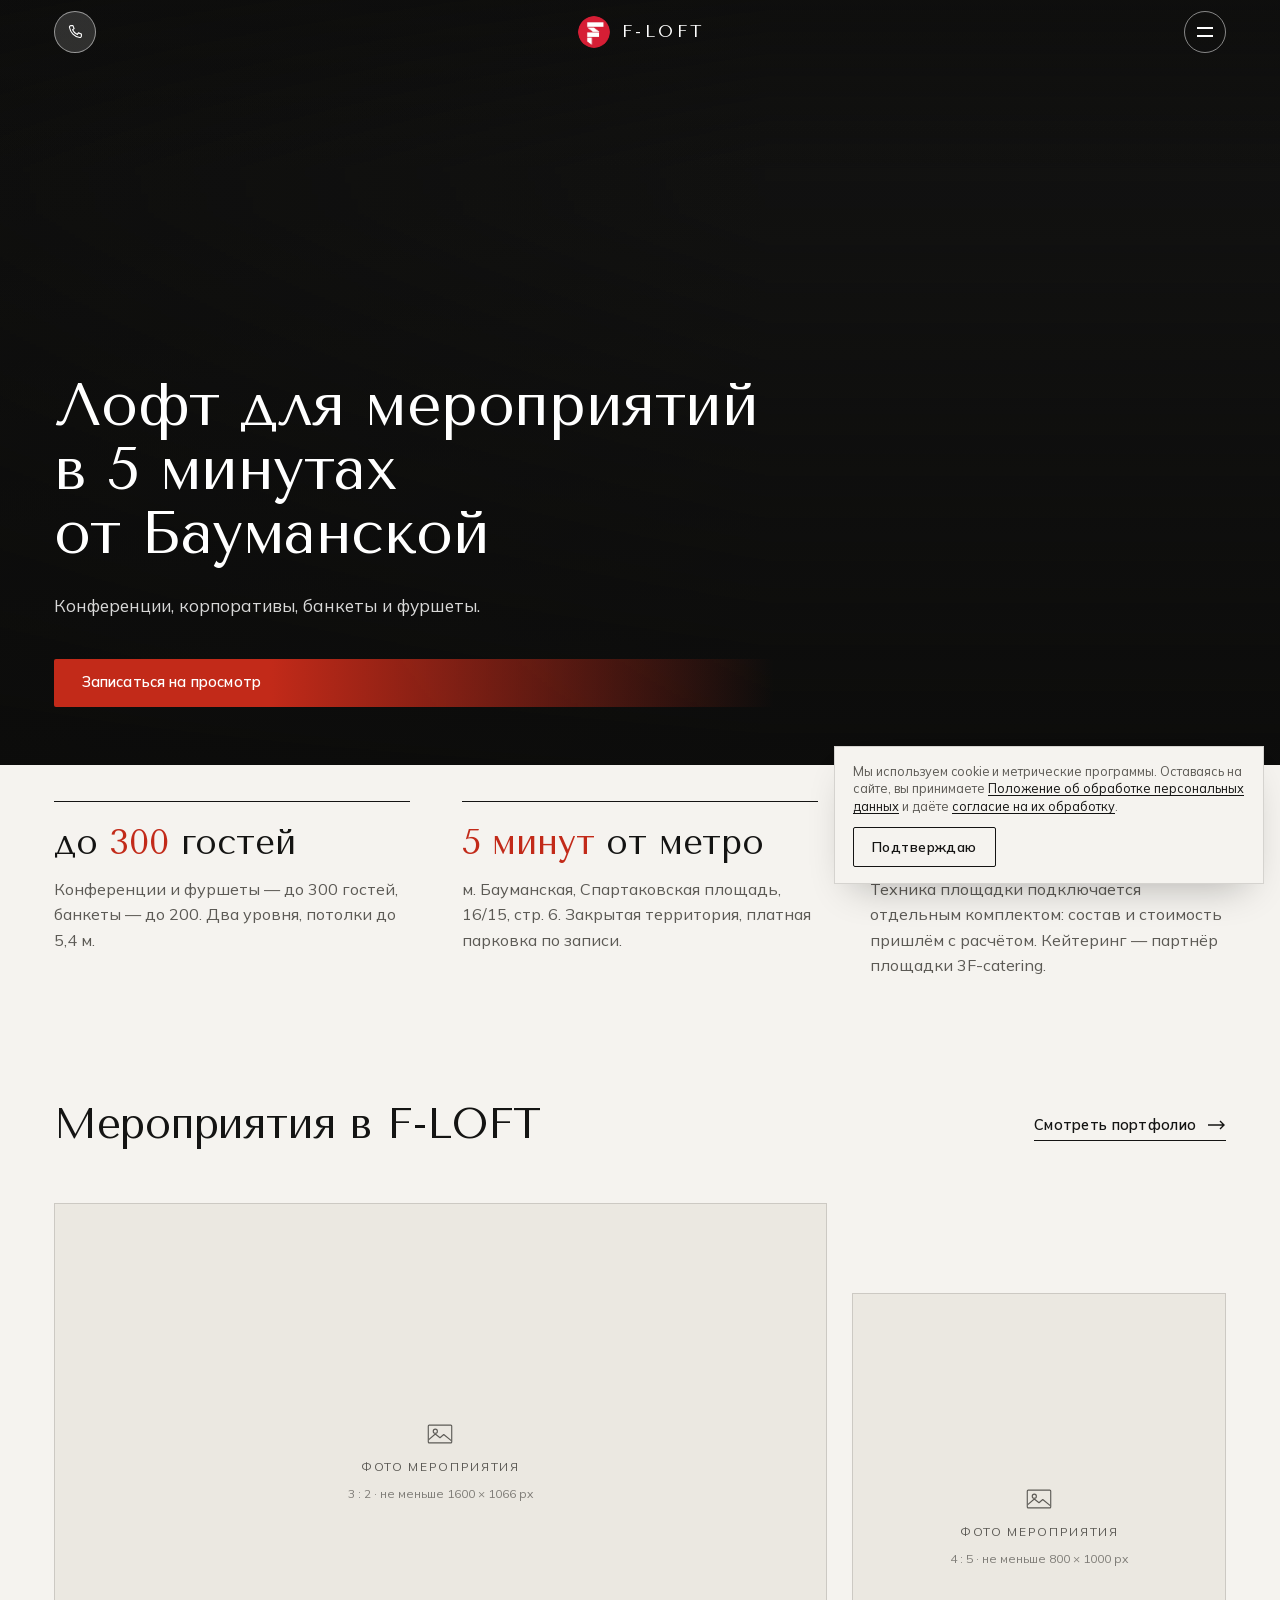
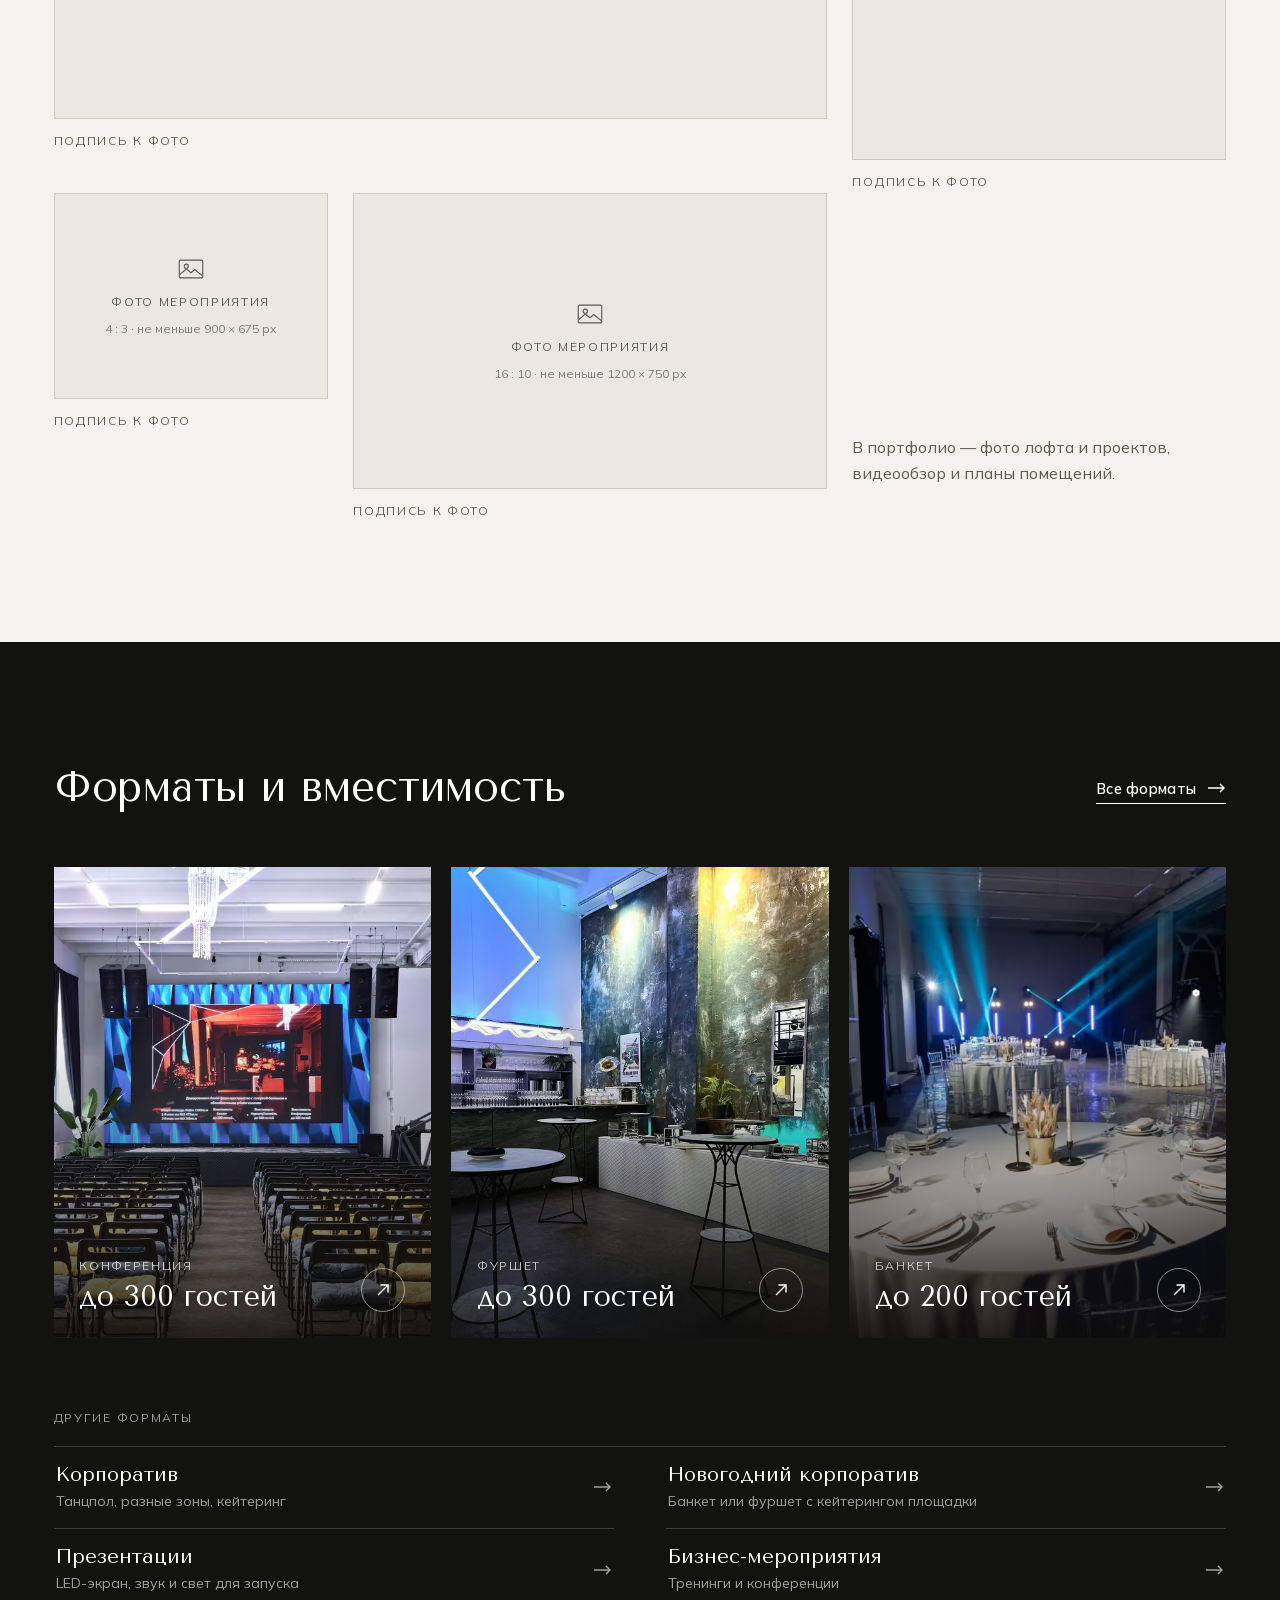
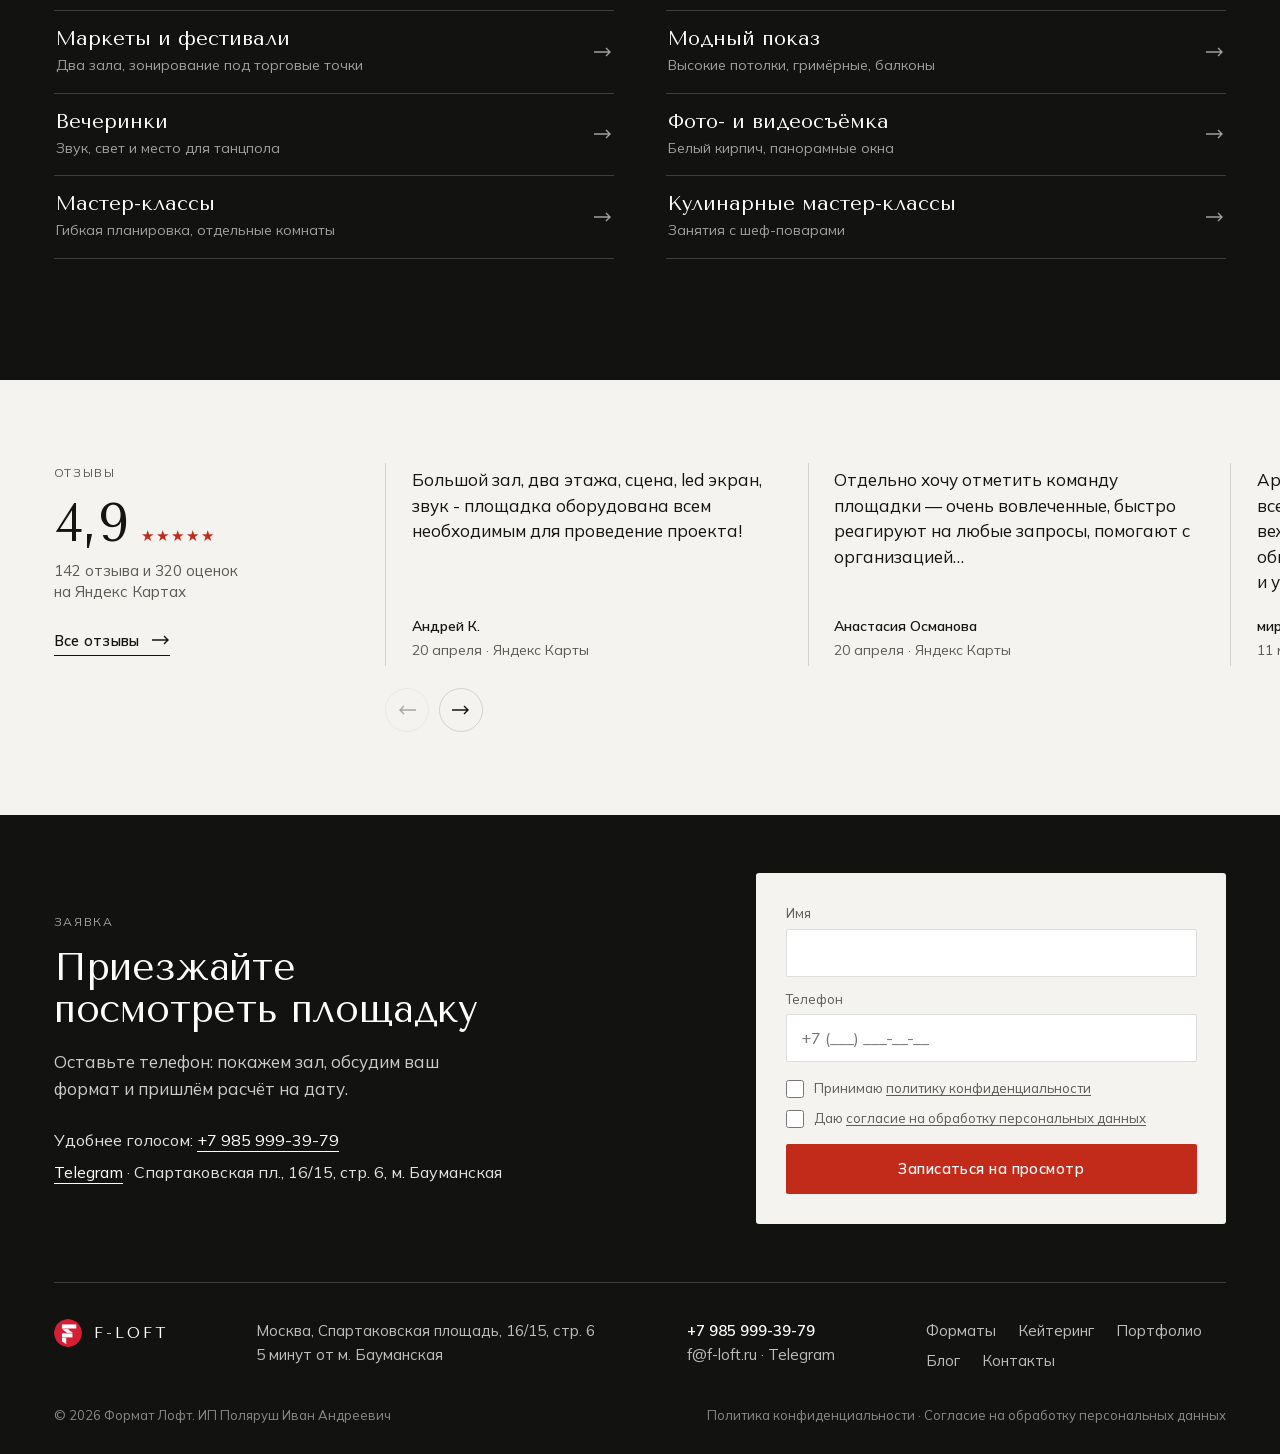
==== floft-home/index.html @ 0510586a "Final block as text + form card, portfolio photos replaced by placeholders - Final block: minimal te" ====
<!DOCTYPE html>
<html lang="ru">
<head>
<meta charset="UTF-8">
<meta name="viewport" content="width=device-width, initial-scale=1, viewport-fit=cover">
<!-- Прототип: при переносе на f-loft.ru строку noindex удалить -->
<meta name="robots" content="noindex, nofollow">

<!-- Title, description, canonical и Open Graph — как на текущей главной f-loft.ru (не менялись) -->
<title>Аренда лофта на Бауманской для мероприятий Формат Лофт</title>
<meta name="description" content="Формат Лофт — аренда лофта 1100 м2 на Бауманской. Площадка для конференций, фуршетов, банкетов. Белый лофт для свадеб, корпоративов и съемок. Центр Москвы.">
<link rel="canonical" href="https://f-loft.ru/">
<meta property="og:locale" content="ru_RU">
<meta property="og:type" content="website">
<meta property="og:title" content="Аренда лофта на Бауманской для мероприятий Формат Лофт">
<meta property="og:description" content="Формат Лофт — аренда лофта 1100 м2 на Бауманской. Площадка для конференций, фуршетов, банкетов. Белый лофт для свадеб, корпоративов и съемок. Центр Москвы.">
<meta property="og:url" content="https://f-loft.ru/">
<meta property="og:site_name" content="F-Loft">
<meta property="og:image" content="assets/img/og.jpg">
<meta name="theme-color" content="#121211">
<link rel="icon" href="assets/img/logo.png">

<link rel="preload" href="assets/fonts/tenor-sans-cyrillic.woff2" as="font" type="font/woff2" crossorigin>
<link rel="preload" href="assets/fonts/mulish-cyrillic.woff2" as="font" type="font/woff2" crossorigin>
<link rel="preload" as="image" type="image/avif" fetchpriority="high"
      imagesrcset="assets/img/hero-m-600.avif 600w, assets/img/hero-m-900.avif 900w" imagesizes="100vw" media="(max-width: 700px)">
<link rel="preload" as="image" type="image/avif" fetchpriority="high"
      imagesrcset="assets/img/hero-1280.avif 1280w, assets/img/hero-1920.avif 1920w" imagesizes="100vw" media="(min-width: 701px)">
<link rel="stylesheet" href="css/home.css?v=1007e">
<script>document.documentElement.classList.add('js')</script>

<script type="application/ld+json">
{
  "@context": "https://schema.org",
  "@type": "Organization",
  "name": "Format Loft",
  "url": "https://f-loft.ru/",
  "logo": "https://f-loft.ru/wp-content/uploads/2021/11/152-1-150x150-optimized.png",
  "contactPoint": {
    "@type": "ContactPoint",
    "telephone": "+7 985 999 39 79",
    "contactType": "customer service",
    "areaServed": "RU",
    "availableLanguage": "ru-RU"
  },
  "address": {
    "@type": "PostalAddress",
    "streetAddress": "Спартаковская площадь, 16/15, строение 6",
    "addressLocality": "Москва",
    "postalCode": "105082",
    "addressCountry": "RU"
  }
}
</script>
</head>
<body>
<a class="skip" href="#main">Перейти к содержанию</a>

<!-- ============================ HEADER ============================ -->
<header class="hdr" id="hdr">
  <div class="wrap hdr__in">
    <nav class="nav" aria-label="Основная навигация">
      <ul class="nav__list">
        <li class="nav__item has-sub">
          <button class="chip nav__toggle" type="button" aria-expanded="false" aria-controls="sub-formats">
            Форматы
            <svg class="chev" viewBox="0 0 10 6" width="10" height="6" aria-hidden="true"><path d="M1 1l4 4 4-4" fill="none" stroke="currentColor" stroke-width="1.4"/></svg>
          </button>
          <ul class="sub" id="sub-formats">
            <li><a href="https://f-loft.ru/services/novogodnii-korporativ/">Новогодний корпоратив</a></li>
            <li><a href="https://f-loft.ru/services/konferencziya/">Конференции</a></li>
            <li><a href="https://f-loft.ru/services/iventy-prezentaczii/">Презентации</a></li>
            <li><a href="https://f-loft.ru/services/markety-i-festivali/">Маркеты и фестивали</a></li>
            <li class="sub__all"><a href="https://f-loft.ru/services/">Все форматы</a></li>
          </ul>
        </li>
        <li class="nav__item"><a class="chip" href="https://f-loft.ru/catering/">Кейтеринг</a></li>
        <li class="nav__item"><a class="chip" href="https://f-loft.ru/gallery/">Портфолио</a></li>
        <li class="nav__item"><a class="chip" href="https://f-loft.ru/blog/">Блог</a></li>
        <li class="nav__item"><a class="chip" href="https://f-loft.ru/contact/">Контакты</a></li>
      </ul>
    </nav>

    <a class="chip chip--fill chip--icon hdr__call" href="tel:+79859993979" aria-label="Позвонить: +7 985 999-39-79">
      <svg viewBox="0 0 24 24" width="18" height="18" aria-hidden="true"><path d="M6.6 3.5h2.7l1.5 4-2 1.4a12 12 0 0 0 6.3 6.3l1.4-2 4 1.5v2.7a2 2 0 0 1-2.2 2A16.6 16.6 0 0 1 4.6 5.7a2 2 0 0 1 2-2.2z" fill="none" stroke="currentColor" stroke-width="1.5" stroke-linejoin="round"/></svg>
    </a>

    <a class="logo" href="https://f-loft.ru/" aria-label="F-LOFT — на главную">
      <img src="assets/img/logo.png" width="32" height="32" alt="">
      <span>F-LOFT</span>
    </a>

    <a class="chip chip--fill hdr__phone" href="tel:+79859993979">
      <svg viewBox="0 0 24 24" width="15" height="15" aria-hidden="true"><path d="M6.6 3.5h2.7l1.5 4-2 1.4a12 12 0 0 0 6.3 6.3l1.4-2 4 1.5v2.7a2 2 0 0 1-2.2 2A16.6 16.6 0 0 1 4.6 5.7a2 2 0 0 1 2-2.2z" fill="none" stroke="currentColor" stroke-width="1.6" stroke-linejoin="round"/></svg>
      +7 985 999-39-79
    </a>

    <button class="chip chip--icon burger" type="button" aria-expanded="false" aria-controls="mnav" aria-label="Открыть меню">
      <span></span><span></span>
    </button>
  </div>
</header>

<!-- Мобильное меню -->
<div class="mnav" id="mnav" hidden>
  <nav class="mnav__in wrap" aria-label="Мобильная навигация">
    <ul class="mnav__list">
      <li>
        <a href="https://f-loft.ru/services/">Форматы</a>
        <ul class="mnav__sub">
          <li><a href="https://f-loft.ru/services/novogodnii-korporativ/">Новогодний корпоратив</a></li>
          <li><a href="https://f-loft.ru/services/konferencziya/">Конференции</a></li>
          <li><a href="https://f-loft.ru/services/iventy-prezentaczii/">Презентации</a></li>
          <li><a href="https://f-loft.ru/services/markety-i-festivali/">Маркеты и фестивали</a></li>
        </ul>
      </li>
      <li><a href="https://f-loft.ru/catering/">Кейтеринг</a></li>
      <li><a href="https://f-loft.ru/gallery/">Портфолио</a></li>
      <li><a href="https://f-loft.ru/blog/">Блог</a></li>
      <li><a href="https://f-loft.ru/contact/">Контакты</a></li>
    </ul>
    <div class="mnav__foot">
      <a class="mnav__phone" href="tel:+79859993979">+7 985 999-39-79</a>
      <button class="btn btn--accent" type="button" data-open-form data-intent="viewing">Записаться на просмотр</button>
    </div>
  </nav>
</div>

<main id="main">

<!-- ============================ HERO ============================ -->
<section class="hero" aria-labelledby="hero-title">
  <picture class="hero__bg">
    <source media="(max-width: 700px)" type="image/avif" srcset="assets/img/hero-m-600.avif 600w, assets/img/hero-m-900.avif 900w" sizes="100vw">
    <source media="(max-width: 700px)" type="image/webp" srcset="assets/img/hero-m-600.webp 600w, assets/img/hero-m-900.webp 900w" sizes="100vw">
    <source type="image/avif" srcset="assets/img/hero-1280.avif 1280w, assets/img/hero-1920.avif 1920w" sizes="100vw">
    <source type="image/webp" srcset="assets/img/hero-1280.webp 1280w, assets/img/hero-1920.webp 1920w" sizes="100vw">
    <img src="assets/img/hero-1280.webp" width="1280" height="720" alt="Главный зал F-LOFT: белые колонны, световая люстра, высокие окна и лаунж-зона" fetchpriority="high" decoding="async">
  </picture>

  <div class="wrap hero__in">
    <h1 class="hero__title" id="hero-title">Лофт для мероприятий <span>в 5 минутах</span> <span>от Бауманской</span></h1>
    <p class="hero__sub">Конференции, корпоративы, банкеты и фуршеты.</p>

    <div class="hero__cta">
      <button class="btn btn--accent btn--fade" type="button" data-open-form data-intent="viewing" id="hero-cta">Записаться на просмотр</button>
    </div>
  </div>
</section>

<!-- ============================ УТП ============================ -->
<section class="usp" aria-label="Коротко о площадке">
  <div class="wrap">
    <ul class="usp__list">
      <li>
        <p class="usp__key">до <em>300</em> гостей</p>
        <p class="usp__txt">Конференции и фуршеты — до 300 гостей, банкеты — до 200. Два уровня, потолки до 5,4 м.</p>
      </li>
      <li>
        <p class="usp__key"><em>5 минут</em> от метро</p>
        <p class="usp__txt">м. Бауманская, Спартаковская площадь, 16/15, стр. 6. Закрытая территория, платная парковка по записи.</p>
      </li>
      <li>
        <p class="usp__key">Сцена и <em>LED‑экран</em></p>
        <p class="usp__txt">Техника площадки подключается отдельным комплектом: состав и стоимость пришлём с расчётом. Кейтеринг — партнёр площадки 3F-catering.</p>
      </li>
    </ul>
  </div>
</section>

<!-- ============================ ПОРТФОЛИО ============================ -->
<section class="pf" aria-labelledby="pf-title">
  <div class="wrap">
    <header class="sec-head" data-rv>
      <h2 class="h2" id="pf-title">Мероприятия в F-LOFT</h2>
      <a class="more" href="https://f-loft.ru/gallery/foto-proektov/">Смотреть портфолио <svg class="arr" viewBox="0 0 18 10" width="18" height="10" aria-hidden="true"><path d="M0 5h16M12 1l4 4-4 4" fill="none" stroke="currentColor" stroke-width="1.4"/></svg></a>
    </header>

    <div class="pf__grid">
      <figure class="shot shot--a" data-rv>
        <div class="shot__img shot__ph" role="img" aria-label="Место для фотографии мероприятия">
          <svg viewBox="0 0 32 32" width="30" height="30" aria-hidden="true"><rect x="3.500" y="6.500" width="25" height="19" rx="1" fill="none" stroke="currentColor" stroke-width="1.200"/><circle cx="11" cy="13" r="2.200" fill="none" stroke="currentColor" stroke-width="1.200"/><path d="M4 22l7-6 5 4 4-3.500 8 6.500" fill="none" stroke="currentColor" stroke-width="1.200" stroke-linejoin="round"/></svg>
          <span>Фото мероприятия</span>
          <small>3 : 2 · не меньше 1600 × 1066 px</small>
        </div>
        <figcaption>Подпись к фото</figcaption>
      </figure>

      <figure class="shot shot--b" data-rv>
        <div class="shot__img shot__ph" role="img" aria-label="Место для фотографии мероприятия">
          <svg viewBox="0 0 32 32" width="30" height="30" aria-hidden="true"><rect x="3.500" y="6.500" width="25" height="19" rx="1" fill="none" stroke="currentColor" stroke-width="1.200"/><circle cx="11" cy="13" r="2.200" fill="none" stroke="currentColor" stroke-width="1.200"/><path d="M4 22l7-6 5 4 4-3.500 8 6.500" fill="none" stroke="currentColor" stroke-width="1.200" stroke-linejoin="round"/></svg>
          <span>Фото мероприятия</span>
          <small>4 : 5 · не меньше 800 × 1000 px</small>
        </div>
        <figcaption>Подпись к фото</figcaption>
      </figure>

      <figure class="shot shot--c" data-rv>
        <div class="shot__img shot__ph" role="img" aria-label="Место для фотографии мероприятия">
          <svg viewBox="0 0 32 32" width="30" height="30" aria-hidden="true"><rect x="3.500" y="6.500" width="25" height="19" rx="1" fill="none" stroke="currentColor" stroke-width="1.200"/><circle cx="11" cy="13" r="2.200" fill="none" stroke="currentColor" stroke-width="1.200"/><path d="M4 22l7-6 5 4 4-3.500 8 6.500" fill="none" stroke="currentColor" stroke-width="1.200" stroke-linejoin="round"/></svg>
          <span>Фото мероприятия</span>
          <small>4 : 3 · не меньше 900 × 675 px</small>
        </div>
        <figcaption>Подпись к фото</figcaption>
      </figure>

      <figure class="shot shot--d" data-rv>
        <div class="shot__img shot__ph" role="img" aria-label="Место для фотографии мероприятия">
          <svg viewBox="0 0 32 32" width="30" height="30" aria-hidden="true"><rect x="3.500" y="6.500" width="25" height="19" rx="1" fill="none" stroke="currentColor" stroke-width="1.200"/><circle cx="11" cy="13" r="2.200" fill="none" stroke="currentColor" stroke-width="1.200"/><path d="M4 22l7-6 5 4 4-3.500 8 6.500" fill="none" stroke="currentColor" stroke-width="1.200" stroke-linejoin="round"/></svg>
          <span>Фото мероприятия</span>
          <small>16 : 10 · не меньше 1200 × 750 px</small>
        </div>
        <figcaption>Подпись к фото</figcaption>
      </figure>

      <p class="pf__note" data-rv>В портфолио — фото лофта и проектов, видеообзор и планы помещений.</p>
    </div>
  </div>
</section>

<!-- ============================ ФОРМАТЫ И ВМЕСТИМОСТЬ ============================ -->
<section class="fm" id="formats" aria-labelledby="fm-title">
  <div class="wrap">
    <header class="sec-head" data-rv>
      <h2 class="h2" id="fm-title">Форматы и вместимость</h2>
      <a class="more" href="https://f-loft.ru/services/">Все форматы <svg class="arr" viewBox="0 0 18 10" width="18" height="10" aria-hidden="true"><path d="M0 5h16M12 1l4 4-4 4" fill="none" stroke="currentColor" stroke-width="1.4"/></svg></a>
    </header>

    <ul class="cap">
      <li data-rv>
        <a class="cap__card" href="https://f-loft.ru/services/konferencziya/">
          <picture>
            <source type="image/avif" srcset="assets/img/cap-conf-600.avif 600w, assets/img/cap-conf-900.avif 900w" sizes="(max-width: 760px) 78vw, 30vw">
            <source type="image/webp" srcset="assets/img/cap-conf-600.webp 600w, assets/img/cap-conf-900.webp 900w" sizes="(max-width: 760px) 78vw, 30vw">
            <img src="assets/img/cap-conf-600.webp" width="600" height="750" alt="Театральная рассадка перед сценой с LED-экраном в F-LOFT" loading="lazy" decoding="async">
          </picture>
          <span class="cap__body">
            <span class="cap__name">Конференция</span>
            <span class="cap__num">до 300 гостей</span>
          </span>
          <span class="cap__go" aria-hidden="true"><svg viewBox="0 0 14 14" width="14" height="14"><path d="M2 12L12 2M4.500 2H12v7.500" fill="none" stroke="currentColor" stroke-width="1.4"/></svg></span>
        </a>
      </li>
      <li data-rv>
        <a class="cap__card" href="https://f-loft.ru/services/furshet/">
          <picture>
            <source type="image/avif" srcset="assets/img/cap-furshet-600.avif 600w, assets/img/cap-furshet-900.avif 900w" sizes="(max-width: 760px) 78vw, 30vw">
            <source type="image/webp" srcset="assets/img/cap-furshet-600.webp 600w, assets/img/cap-furshet-900.webp 900w" sizes="(max-width: 760px) 78vw, 30vw">
            <img src="assets/img/cap-furshet-600.webp" width="600" height="750" alt="Коктейльные столы и фуршетная линия в F-LOFT" loading="lazy" decoding="async">
          </picture>
          <span class="cap__body">
            <span class="cap__name">Фуршет</span>
            <span class="cap__num">до 300 гостей</span>
          </span>
          <span class="cap__go" aria-hidden="true"><svg viewBox="0 0 14 14" width="14" height="14"><path d="M2 12L12 2M4.500 2H12v7.500" fill="none" stroke="currentColor" stroke-width="1.4"/></svg></span>
        </a>
      </li>
      <li data-rv>
        <a class="cap__card" href="https://f-loft.ru/services/banket/">
          <picture>
            <source type="image/avif" srcset="assets/img/cap-banket-600.avif 600w, assets/img/cap-banket-800.avif 800w" sizes="(max-width: 760px) 78vw, 30vw">
            <source type="image/webp" srcset="assets/img/cap-banket-600.webp 600w, assets/img/cap-banket-800.webp 800w" sizes="(max-width: 760px) 78vw, 30vw">
            <img src="assets/img/cap-banket-600.webp" width="600" height="750" alt="Круглые банкетные столы с сервировкой в зале F-LOFT" loading="lazy" decoding="async">
          </picture>
          <span class="cap__body">
            <span class="cap__name">Банкет</span>
            <span class="cap__num">до 200 гостей</span>
          </span>
          <span class="cap__go" aria-hidden="true"><svg viewBox="0 0 14 14" width="14" height="14"><path d="M2 12L12 2M4.500 2H12v7.500" fill="none" stroke="currentColor" stroke-width="1.4"/></svg></span>
        </a>
      </li>
    </ul>

    <h3 class="fm__sub" data-rv>Другие форматы</h3>
    <ul class="rows" data-rv>
      <li><a href="https://f-loft.ru/services/office-party/"><span class="rows__name">Корпоратив</span><span class="rows__txt">Танцпол, разные зоны, кейтеринг</span><svg class="arr" viewBox="0 0 18 10" width="18" height="10" aria-hidden="true"><path d="M0 5h16M12 1l4 4-4 4" fill="none" stroke="currentColor" stroke-width="1.4"/></svg></a></li>
      <li><a href="https://f-loft.ru/services/novogodnii-korporativ/"><span class="rows__name">Новогодний корпоратив</span><span class="rows__txt">Банкет или фуршет с кейтерингом площадки</span><svg class="arr" viewBox="0 0 18 10" width="18" height="10" aria-hidden="true"><path d="M0 5h16M12 1l4 4-4 4" fill="none" stroke="currentColor" stroke-width="1.4"/></svg></a></li>
      <li><a href="https://f-loft.ru/services/iventy-prezentaczii/"><span class="rows__name">Презентации</span><span class="rows__txt">LED-экран, звук и свет для запуска</span><svg class="arr" viewBox="0 0 18 10" width="18" height="10" aria-hidden="true"><path d="M0 5h16M12 1l4 4-4 4" fill="none" stroke="currentColor" stroke-width="1.4"/></svg></a></li>
      <li><a href="https://f-loft.ru/services/biznes-meropriyatiya/"><span class="rows__name">Бизнес-мероприятия</span><span class="rows__txt">Тренинги и конференции</span><svg class="arr" viewBox="0 0 18 10" width="18" height="10" aria-hidden="true"><path d="M0 5h16M12 1l4 4-4 4" fill="none" stroke="currentColor" stroke-width="1.4"/></svg></a></li>
      <li><a href="https://f-loft.ru/services/markety-i-festivali/"><span class="rows__name">Маркеты и фестивали</span><span class="rows__txt">Два зала, зонирование под торговые точки</span><svg class="arr" viewBox="0 0 18 10" width="18" height="10" aria-hidden="true"><path d="M0 5h16M12 1l4 4-4 4" fill="none" stroke="currentColor" stroke-width="1.4"/></svg></a></li>
      <li><a href="https://f-loft.ru/services/modnyj-pokaz/"><span class="rows__name">Модный показ</span><span class="rows__txt">Высокие потолки, гримёрные, балконы</span><svg class="arr" viewBox="0 0 18 10" width="18" height="10" aria-hidden="true"><path d="M0 5h16M12 1l4 4-4 4" fill="none" stroke="currentColor" stroke-width="1.4"/></svg></a></li>
      <li><a href="https://f-loft.ru/services/vecherinki/"><span class="rows__name">Вечеринки</span><span class="rows__txt">Звук, свет и место для танцпола</span><svg class="arr" viewBox="0 0 18 10" width="18" height="10" aria-hidden="true"><path d="M0 5h16M12 1l4 4-4 4" fill="none" stroke="currentColor" stroke-width="1.4"/></svg></a></li>
      <li><a href="https://f-loft.ru/services/foto-i-video-semka/"><span class="rows__name">Фото- и видеосъёмка</span><span class="rows__txt">Белый кирпич, панорамные окна</span><svg class="arr" viewBox="0 0 18 10" width="18" height="10" aria-hidden="true"><path d="M0 5h16M12 1l4 4-4 4" fill="none" stroke="currentColor" stroke-width="1.4"/></svg></a></li>
      <li><a href="https://f-loft.ru/services/ploshhadka-dlya-master-klassa/"><span class="rows__name">Мастер-классы</span><span class="rows__txt">Гибкая планировка, отдельные комнаты</span><svg class="arr" viewBox="0 0 18 10" width="18" height="10" aria-hidden="true"><path d="M0 5h16M12 1l4 4-4 4" fill="none" stroke="currentColor" stroke-width="1.4"/></svg></a></li>
      <li><a href="https://f-loft.ru/services/kulinarnye-master-klassy/"><span class="rows__name">Кулинарные мастер-классы</span><span class="rows__txt">Занятия с шеф-поварами</span><svg class="arr" viewBox="0 0 18 10" width="18" height="10" aria-hidden="true"><path d="M0 5h16M12 1l4 4-4 4" fill="none" stroke="currentColor" stroke-width="1.4"/></svg></a></li>
    </ul>
  </div>
</section>

<!-- ============================ ОТЗЫВЫ ============================ -->
<section class="rv" aria-labelledby="rv-title">
  <div class="wrap rv__in">
    <div class="rv__sum" data-rv>
      <h2 class="rv__title" id="rv-title">Отзывы</h2>
      <p class="rv__score"><b>4,9</b><span class="stars" aria-hidden="true">★★★★★</span></p>
      <p class="rv__meta">142 отзыва и 320 оценок <br>на Яндекс Картах</p>
      <a class="more" href="https://yandex.ru/maps/org/format_loft/86625789912/reviews/" target="_blank" rel="noopener">Все отзывы <svg class="arr" viewBox="0 0 18 10" width="18" height="10" aria-hidden="true"><path d="M0 5h16M12 1l4 4-4 4" fill="none" stroke="currentColor" stroke-width="1.4"/></svg></a>
    </div>

    <div class="rv__main" data-rv>
      <ul class="rv__track" id="rv-track" tabindex="0" aria-label="Отзывы гостей, прокручиваются горизонтально">
        <li class="quote">
          <blockquote>Большой зал, два этажа, сцена, led экран, звук - площадка оборудована всем необходимым для проведение проекта!</blockquote>
          <p class="quote__by"><b>Андрей К.</b><span>20 апреля · Яндекс Карты</span></p>
        </li>
        <li class="quote">
          <blockquote>Отдельно хочу отметить команду площадки — очень вовлеченные, быстро реагируют на любые запросы, помогают с организацией…</blockquote>
          <p class="quote__by"><b>Анастасия Османова</b><span>20 апреля · Яндекс Карты</span></p>
        </li>
        <li class="quote">
          <blockquote>Арендовали площадку с кейтерингом 3ф, все было супер. Быстрая обратная связь, вежливый персонал, очень комфортно общаться с командой. Площадка красивая и удобная, недалеко от метро.</blockquote>
          <p class="quote__by"><b>мирсонс</b><span>11 марта · Яндекс Карты</span></p>
        </li>
        <li class="quote">
          <blockquote>Отмечали здесь корпоратив, и это была любовь с первого взгляда! Площадка просто огромная и очень стильная…</blockquote>
          <p class="quote__by"><b>Эдвард М.</b><span>22 февраля · Яндекс Карты</span></p>
        </li>
        <li class="quote">
          <blockquote>Прекрасно подойдет как для деловых мероприятий, так и для свадеб и семейных праздников. Близко от метро. Кухня и подача потрясающие.</blockquote>
          <p class="quote__by"><b>Елена Дуденкова</b><span>14 апреля · Яндекс Карты</span></p>
        </li>
      </ul>
      <div class="rv__nav">
        <button type="button" class="round" data-rv-prev aria-label="Предыдущие отзывы"><svg viewBox="0 0 18 10" width="18" height="10" aria-hidden="true"><path d="M18 5H2M6 1L2 5l4 4" fill="none" stroke="currentColor" stroke-width="1.4"/></svg></button>
        <button type="button" class="round" data-rv-next aria-label="Следующие отзывы"><svg viewBox="0 0 18 10" width="18" height="10" aria-hidden="true"><path d="M0 5h16M12 1l4 4-4 4" fill="none" stroke="currentColor" stroke-width="1.4"/></svg></button>
      </div>
    </div>
  </div>
</section>

<!-- ============================ CTA ============================ -->
<section class="visit" id="visit" aria-labelledby="visit-title">
  <div class="wrap visit__in">
    <div class="visit__txt" data-rv>
      <p class="eyebrow">Заявка</p>
      <h2 class="h2" id="visit-title">Приезжайте посмотреть площадку</h2>
      <p class="visit__lead">Оставьте телефон: покажем зал, обсудим ваш формат и пришлём расчёт на дату.</p>
      <p class="visit__alt">
        <span>Удобнее голосом: <a href="tel:+79859993979">+7 985 999-39-79</a></span>
        <span><a href="https://t.me/+79859993979" target="_blank" rel="noopener">Telegram</a> · Спартаковская пл., 16/15, стр. 6, м. Бауманская</span>
      </p>
    </div>

    <!-- Встроенная форма. Поля — как у Contact Form 7 №114599 (форма в нижнем блоке f-loft.ru):
         your-name, your-phone, acceptance-226 ×2, kc_honeypot. На сайте вместо <form data-demo> ставится её шорткод.
         В прототипе форма НИКУДА не отправляется. -->
    <div class="wpcf7 visit__form" id="visit-box" data-rv>
        <form class="wpcf7-form" id="visit-form" novalidate data-demo aria-labelledby="visit-title">
            <label class="fld">
              <span class="fld__l">Имя</span>
              <span class="wpcf7-form-control-wrap"><input class="wpcf7-form-control wpcf7-text" type="text" name="your-name" id="visit-name" autocomplete="name" required aria-required="true"></span>
            </label>
            <label class="fld">
              <span class="fld__l">Телефон</span>
              <span class="wpcf7-form-control-wrap"><input class="wpcf7-form-control wpcf7-tel" type="tel" name="your-phone" id="visit-phone" autocomplete="tel" inputmode="tel" placeholder="+7 (___) ___-__-__" required aria-required="true"></span>
            </label>
          <fieldset class="agree">
            <legend class="vh">Согласия</legend>
            <label><input type="checkbox" name="acceptance-226" value="1" id="visit-agree-1" data-agree><span>Принимаю <a href="https://f-loft.ru/privacy-policy/" target="_blank" rel="noopener">политику конфиденциальности</a></span></label>
            <label><input type="checkbox" name="acceptance-226" value="1" id="visit-agree-2" data-agree><span>Даю <a href="https://f-loft.ru/soglasie/" target="_blank" rel="noopener">согласие на обработку персональных данных</a></span></label>
          </fieldset>
          <input class="hp" type="text" name="kc_honeypot" tabindex="-1" autocomplete="off" aria-hidden="true">
          <p class="form-err" id="visit-err" role="alert" hidden></p>
          <input class="wpcf7-form-control wpcf7-submit btn btn--accent" type="submit" value="Записаться на просмотр">
        </form>
        <div class="visit__ok" id="visit-ok" hidden>
          <p class="visit__ok-t" tabindex="-1">Заявка отправлена</p>
          <p>Спасибо. Свяжемся с вами по указанному номеру.</p>
          <p class="modal__demo">Прототип: форма не подключена, заявка никуда не ушла.</p>
        </div>
    </div>
  </div>
</section>

</main>

<!-- ============================ FOOTER ============================ -->
<footer class="ftr">
  <div class="wrap"><div class="ftr__in">
    <div class="ftr__top">
      <a class="logo" href="https://f-loft.ru/" aria-label="F-LOFT — на главную">
        <img src="assets/img/logo.png" width="28" height="28" alt="" loading="lazy">
        <span>F-LOFT</span>
      </a>
      <address class="ftr__addr">
        Москва, Спартаковская площадь, 16/15, стр. 6<br>
        5 минут от м. Бауманская
      </address>
      <p class="ftr__contacts">
        <a href="tel:+79859993979">+7 985 999-39-79</a><br>
        <a href="mailto:f@f-loft.ru">f@f-loft.ru</a> · <a href="https://t.me/+79859993979" target="_blank" rel="noopener">Telegram</a>
      </p>
      <nav class="ftr__nav" aria-label="Ссылки в подвале">
        <a href="https://f-loft.ru/services/">Форматы</a>
        <a href="https://f-loft.ru/catering/">Кейтеринг</a>
        <a href="https://f-loft.ru/gallery/">Портфолио</a>
        <a href="https://f-loft.ru/blog/">Блог</a>
        <a href="https://f-loft.ru/contact/">Контакты</a>
      </nav>
    </div>
    <div class="ftr__bot">
      <span>© 2026 Формат Лофт. ИП Поляруш Иван Андреевич</span>
      <span><a href="https://f-loft.ru/privacy-policy/">Политика конфиденциальности</a><span class="sep"> · </span><a href="https://f-loft.ru/soglasie/">Согласие на обработку персональных данных</a></span>
    </div>
  </div></div>
</footer>

<!-- ============================ Плавающая кнопка (mobile) ============================ -->
<div class="fab" id="fab" aria-hidden="true">
  <a class="fab__call" href="tel:+79859993979" aria-label="Позвонить: +7 985 999-39-79" tabindex="-1">
    <svg viewBox="0 0 24 24" width="20" height="20" aria-hidden="true"><path d="M6.6 3.5h2.7l1.5 4-2 1.4a12 12 0 0 0 6.3 6.3l1.4-2 4 1.5v2.7a2 2 0 0 1-2.2 2A16.6 16.6 0 0 1 4.6 5.700a2 2 0 0 1 2-2.2z" fill="none" stroke="currentColor" stroke-width="1.5" stroke-linejoin="round"/></svg>
  </a>
  <button class="btn btn--accent fab__btn" type="button" data-open-form data-intent="request" tabindex="-1">Оставить заявку</button>
</div>

<!-- ============================ POPUP ============================
     Разметка формы повторяет Contact Form 7 #114286 (попап «Оставить заявку» на f-loft.ru):
     те же name у полей — your-name, your-phone, your-date, textarea-900, acceptance-226, kc_honeypot.
     Видимой проверки «выберите картинку» в форме нет (убрана по решению ML); осталось невидимое поле-ловушка kc_honeypot.
     На сайте вместо <form data-demo> вставляется шорткод этой формы; стили .wpcf7 из css/home.css её оформят.
     В прототипе форма НИКУДА не отправляется (data-demo). -->
<dialog class="modal" id="lead" aria-labelledby="lead-title">
  <button class="modal__x" type="button" data-close aria-label="Закрыть">
    <svg viewBox="0 0 16 16" width="16" height="16" aria-hidden="true"><path d="M2 2l12 12M14 2L2 14" fill="none" stroke="currentColor" stroke-width="1.4"/></svg>
  </button>

  <div class="modal__form">
    <h2 class="modal__title" id="lead-title">Узнать цену и особенности зала</h2>
    <p class="modal__sub" id="lead-sub">Перезвоним и ответим на вопросы.</p>

    <div class="wpcf7">
      <form class="wpcf7-form" id="lead-form" novalidate data-demo>
        <label class="fld">
          <span class="fld__l">Имя</span>
          <span class="wpcf7-form-control-wrap"><input class="wpcf7-form-control wpcf7-text" type="text" name="your-name" autocomplete="name" required aria-required="true"></span>
        </label>
        <label class="fld">
          <span class="fld__l">Телефон</span>
          <span class="wpcf7-form-control-wrap"><input class="wpcf7-form-control wpcf7-tel" type="tel" name="your-phone" id="your-phone" autocomplete="tel" inputmode="tel" placeholder="+7 (___) ___-__-__" required aria-required="true"></span>
        </label>
        <label class="fld">
          <span class="fld__l">Дата мероприятия <i>если известна</i></span>
          <span class="wpcf7-form-control-wrap"><input class="wpcf7-form-control wpcf7-date" type="date" name="your-date"></span>
        </label>

        <!-- Поле «Сообщение» формы остаётся, но скрыто: в него пишется, с какой кнопки пришла заявка -->
        <textarea class="wpcf7-form-control wpcf7-textarea" name="textarea-900" hidden></textarea>

        <fieldset class="agree">
          <legend class="vh">Согласия</legend>
          <label><input type="checkbox" name="acceptance-226" value="1" data-agree><span>Принимаю <a href="https://f-loft.ru/privacy-policy/" target="_blank" rel="noopener">политику конфиденциальности</a></span></label>
          <label><input type="checkbox" name="acceptance-226" value="1" data-agree><span>Даю <a href="https://f-loft.ru/soglasie/" target="_blank" rel="noopener">согласие на обработку персональных данных</a></span></label>
        </fieldset>

        <input class="hp" type="text" name="kc_honeypot" tabindex="-1" autocomplete="off" aria-hidden="true">

        <p class="form-err" id="lead-err" role="alert" hidden></p>
        <input class="wpcf7-form-control wpcf7-submit btn btn--accent" type="submit" value="Отправить">
      </form>
    </div>
  </div>

  <div class="modal__ok" id="lead-ok" hidden>
    <h2 class="modal__title" tabindex="-1">Заявка отправлена</h2>
    <p class="modal__sub">Спасибо. Свяжемся с вами по указанному номеру.</p>
    <p class="modal__demo">Прототип: форма не подключена, заявка никуда не ушла.</p>
    <button class="btn btn--line" type="button" data-close>Закрыть</button>
  </div>
</dialog>

<!-- Cookie: компактная плашка вместо баннера на пол-экрана.
     Текст сокращён (обе ссылки и смысл сохранены) — формулировку согласовать с юристом.
     Исходный текст сайта: «Мы используем файлы cookie. Оставаясь на сайте, вы подтверждаете, что ознакомлены и принимаете условия
     «Положения об обработке персональных данных» и даете согласие на обработку персональных данных метрическими программами
     в соответствии с ФЗ № 152-ФЗ «О персональных данных».» -->
<div class="cookie" id="cookie" hidden>
  <p>Мы используем cookie и метрические программы. Оставаясь на сайте, вы принимаете <a href="https://f-loft.ru/privacy-policy/">Положение об обработке персональных данных</a> и даёте <a href="https://f-loft.ru/soglasie/">согласие на их обработку</a>.</p>
  <button class="btn btn--line btn--sm" type="button" id="cookie-ok">Подтверждаю</button>
</div>

<script src="js/home.js?v=1007e" defer></script>
</body>
</html>
---- floft-home/css/home.css ----
/* ==========================================================================
   F-LOFT — главная. Нейтральная база + один акцент (красный бренда).
   Порядок: tokens · base · buttons/links · header · hero · usp · portfolio ·
   formats · reviews · visit · footer · fab · modal (+ CF7) · cookie · motion
   ========================================================================== */

@font-face{font-family:"Tenor Sans";font-style:normal;font-weight:400;font-display:swap;
  src:url("../assets/fonts/tenor-sans-cyrillic.woff2") format("woff2");
  unicode-range:U+0301,U+0400-045F,U+0490-0491,U+04B0-04B1,U+2116}
@font-face{font-family:"Tenor Sans";font-style:normal;font-weight:400;font-display:swap;
  src:url("../assets/fonts/tenor-sans-latin.woff2") format("woff2");
  unicode-range:U+0000-00FF,U+0131,U+0152-0153,U+02BB-02BC,U+02C6,U+02DA,U+02DC,U+0304,U+0308,U+0329,U+2000-206F,U+20AC,U+2122,U+2191,U+2193,U+2212,U+2215,U+FEFF,U+FFFD}
@font-face{font-family:"Mulish";font-style:normal;font-weight:300 700;font-display:swap;
  src:url("../assets/fonts/mulish-cyrillic.woff2") format("woff2");
  unicode-range:U+0301,U+0400-045F,U+0490-0491,U+04B0-04B1,U+2116}
@font-face{font-family:"Mulish";font-style:normal;font-weight:300 700;font-display:swap;
  src:url("../assets/fonts/mulish-latin.woff2") format("woff2");
  unicode-range:U+0000-00FF,U+0131,U+0152-0153,U+02BB-02BC,U+02C6,U+02DA,U+02DC,U+0304,U+0308,U+0329,U+2000-206F,U+20AC,U+2122,U+2191,U+2193,U+2212,U+2215,U+FEFF,U+FFFD}

:root{
  --paper:#f5f3ef;
  --paper-2:#ebe8e1;
  --ink:#141413;
  --ink-2:#5c5a55;
  --night:#121211;
  --line:rgba(20,20,19,.14);
  --line-inv:rgba(255,255,255,.18);
  --accent:#c22a19;            /* красный кнопок f-loft.ru */
  --accent-2:#a62212;
  --accent-on-dark:#e8573f;    /* тот же красный, осветлён для текста на тёмном */

  --font:"Mulish","Helvetica Neue",Arial,sans-serif;          /* текст, кнопки, подписи */
  --display:"Tenor Sans","Mulish","Helvetica Neue",Arial,sans-serif;   /* заголовки и крупные цифры: мягкий гуманистический гротеск */
  --wrap:1320px;
  --gut:clamp(20px,4.2vw,56px);
  --sec:clamp(72px,9.5vw,144px);
  --hdr-h:76px;
  --ease:cubic-bezier(.2,.7,.2,1);
  --cookie-h:0px;
  --host-pad:0px;              /* высота плашки тестового хостинга; на f-loft.ru всегда 0 */
}

/* ---------- base ---------- */
*,*::before,*::after{box-sizing:border-box}
html{-webkit-text-size-adjust:100%;scroll-behavior:smooth}
body{margin:0;background:var(--paper);color:var(--ink);font:400 16.5px/1.6 var(--font);
  -webkit-font-smoothing:antialiased;text-rendering:optimizeLegibility;overflow-x:hidden}
img{display:block;max-width:100%;height:auto}
h1,h2,h3,p,ul,dl,dd,figure,blockquote,fieldset{margin:0;padding:0}
ul{list-style:none}
fieldset{border:0;min-width:0}
a{color:inherit;text-decoration:none}
button,input,textarea{font:inherit;color:inherit}
button{background:none;border:0;padding:0;cursor:pointer}
address{font-style:normal}
:focus-visible{outline:2px solid var(--accent);outline-offset:3px}
.hero :focus-visible,.fm :focus-visible,.visit__txt :focus-visible,.ftr :focus-visible,.hdr:not(.is-solid) :focus-visible{outline-color:#fff}

.wrap{width:100%;max-width:calc(var(--wrap) + var(--gut)*2);margin-inline:auto;padding-inline:var(--gut)}
.vh{position:absolute;width:1px;height:1px;overflow:hidden;clip-path:inset(50%);white-space:nowrap}
.skip{position:absolute;left:12px;top:-60px;z-index:100;background:var(--ink);color:#fff;padding:10px 14px;font-size:14px}
.skip:focus{top:12px}

.h2{font-family:var(--display);font-weight:400;font-size:clamp(28px,3.3vw,47px);line-height:1.1;letter-spacing:-.005em;text-wrap:balance}
.sec-head{display:flex;align-items:flex-end;justify-content:space-between;gap:24px;margin-bottom:clamp(32px,4.4vw,64px)}

/* ---------- buttons / links ---------- */
.btn{display:inline-flex;align-items:center;justify-content:center;min-height:50px;padding:0 28px;
  font-size:14.5px;font-weight:600;letter-spacing:.03em;line-height:1;white-space:nowrap;border-radius:2px;
  transition:background-color .25s var(--ease),color .25s var(--ease),border-color .25s var(--ease)}
.btn--accent{background:var(--accent);color:#fff;transition:none}        /* кнопки действия при наведении не меняются */
/* Кнопка первого экрана: красная полоса, плотная под текстом и растворяющаяся вправо */
.btn--fade{justify-content:flex-start;width:min(100%,720px);min-height:48px;font-weight:600;letter-spacing:.01em;
  background:linear-gradient(90deg,var(--accent) 0,var(--accent) 30%,rgba(194,42,25,0) 100%) no-repeat}
.btn--line{border:1px solid currentColor}
.btn--line:hover{background:var(--ink);border-color:var(--ink);color:var(--paper)}
.btn--sm{min-height:40px;padding:0 18px;font-size:14px}

.more{display:inline-flex;align-items:center;gap:12px;font-size:14.5px;font-weight:600;letter-spacing:.02em;
  min-height:44px;white-space:nowrap;background-image:linear-gradient(currentColor,currentColor);
  background-size:100% 1px;background-position:0 calc(100% - 6px);background-repeat:no-repeat}
.arr{flex:none;transition:transform .3s var(--ease)}
.more:hover .arr,a:hover>.arr{transform:translateX(5px)}

/* ---------- header ----------
   Меню слева в тонких рамках, логотип по центру, телефон справа — в рамке с лёгкой заливкой. */
.hdr{position:fixed;inset:0 0 auto;z-index:50;color:#fff;
  --chip-line:rgba(255,255,255,.5);--chip-fill:rgba(255,255,255,.14);--chip-hover:rgba(255,255,255,.16);
  transition:background-color .3s var(--ease),color .3s var(--ease),box-shadow .3s var(--ease)}
.hdr__in{display:grid;grid-template-columns:minmax(0,1fr) auto minmax(0,1fr);align-items:center;gap:16px;height:var(--hdr-h);transition:height .3s var(--ease)}
.hdr.is-solid,body.menu-open .hdr{--chip-line:rgba(20,20,19,.24);--chip-fill:rgba(20,20,19,.07);--chip-hover:rgba(20,20,19,.07)}
.hdr.is-solid{background:rgba(245,243,239,.94);color:var(--ink);box-shadow:0 1px 0 var(--line);
  -webkit-backdrop-filter:blur(14px);backdrop-filter:blur(14px)}
.hdr.is-solid .hdr__in{height:62px}

.chip{display:inline-flex;align-items:center;justify-content:center;gap:8px;height:36px;padding:0 15px;
  border:1px solid var(--chip-line);border-radius:999px;font-size:13px;font-weight:500;letter-spacing:.02em;line-height:1;white-space:nowrap;
  transition:background-color .25s var(--ease),border-color .25s var(--ease)}
.chip:hover,.nav__toggle[aria-expanded="true"]{background:var(--chip-hover);border-color:currentColor}
.chip--fill{background:var(--chip-fill);font-weight:600}
.chip--icon{width:42px;height:42px;padding:0}

.logo{display:inline-flex;align-items:center;gap:12px;font-family:var(--display);font-size:17px;letter-spacing:.2em;white-space:nowrap}
.logo span{margin-right:-.2em}                                  /* убираем хвост разрядки после последней буквы — иначе логотип смещён влево */
.logo img{width:32px;height:32px;border-radius:50%}
.hdr .logo{justify-self:center;grid-column:2}

.nav{justify-self:start;grid-column:1}
.nav__list{display:flex;align-items:center;gap:6px}
.nav__item{position:relative}
.chev{transition:transform .25s var(--ease)}
.nav__toggle[aria-expanded="true"] .chev{transform:rotate(180deg)}

.sub{position:absolute;left:0;top:calc(100% + 10px);min-width:250px;padding:10px 0;background:var(--paper);color:var(--ink);
  border:1px solid var(--line);box-shadow:0 18px 40px -18px rgba(0,0,0,.28);
  opacity:0;visibility:hidden;transform:translateY(-6px);
  transition:opacity .22s var(--ease),transform .22s var(--ease),visibility 0s .22s}
.sub::before{content:"";position:absolute;inset:-12px 0 100%}           /* мостик для курсора */
.has-sub.is-open .sub{opacity:1;visibility:visible;transform:none;transition-delay:0s}
.sub a{display:block;padding:10px 22px;font-size:15px;transition:color .2s}
.sub a:hover{color:var(--accent)}
.sub__all{margin-top:6px;padding-top:6px;border-top:1px solid var(--line)}
.sub__all a{font-size:14px;color:var(--ink-2)}

.hdr__phone{justify-self:end;grid-column:3}
.hdr__call,.burger{display:none}

/* ---------- mobile nav ---------- */
.burger{position:relative}
.burger span{position:absolute;left:12px;right:12px;height:1.5px;background:currentColor;transition:transform .3s var(--ease),top .3s var(--ease)}
.burger span:nth-child(1){top:15px}
.burger span:nth-child(2){top:23px}
.burger[aria-expanded="true"] span:nth-child(1){top:19px;transform:rotate(45deg)}
.burger[aria-expanded="true"] span:nth-child(2){top:19px;transform:rotate(-45deg)}

.mnav{position:fixed;inset:0;z-index:40;background:var(--paper);color:var(--ink);overflow-y:auto;
  padding-top:var(--hdr-h);opacity:0;transition:opacity .25s var(--ease)}
.mnav[hidden]{display:none}
.mnav.is-open{opacity:1}
.mnav__in{display:flex;flex-direction:column;min-height:100%;padding-block:16px calc(24px + env(safe-area-inset-bottom,0px))}
.mnav__list>li{border-bottom:1px solid var(--line)}
.mnav__list>li>a{display:block;padding:15px 0;font-family:var(--display);font-size:25px;line-height:1.15}
.mnav__sub{padding:0 0 14px}
.mnav__sub a{display:block;padding:8px 0;font-size:17px;color:var(--ink-2)}
.mnav__foot{margin-top:auto;padding-top:28px;display:grid;gap:16px}
.mnav__phone{font-size:20px;font-weight:600;letter-spacing:.01em}
body.menu-open .hdr{color:var(--ink);background:var(--paper);box-shadow:none}

/* ---------- hero ---------- */
/* Первый экран ниже окна на --peek: снизу видны три крупные строки следующего блока — повод листать. */
.hero{--peek:clamp(104px,15vh,136px);position:relative;display:flex;align-items:flex-end;
  min-height:max(520px,min(calc(100vh - var(--peek)),880px));min-height:max(520px,min(calc(100svh - var(--peek)),880px));
  background:var(--night);color:#fff;overflow:hidden;isolation:isolate}
.hero__bg{position:absolute;inset:0;z-index:-2}
.hero__bg img{width:100%;height:100%;object-fit:cover;object-position:50% 50%}
.hero::after{content:"";position:absolute;inset:0;z-index:-1;
  background:
    linear-gradient(180deg,rgba(12,12,11,.5) 0%,rgba(12,12,11,0) 22%),
    linear-gradient(0deg,rgba(12,12,11,.88) 0%,rgba(12,12,11,.5) 38%,rgba(12,12,11,.12) 72%,rgba(12,12,11,.06) 100%),
    linear-gradient(90deg,rgba(12,12,11,.46) 0%,rgba(12,12,11,0) 60%)}
.hero__in{padding-block:calc(var(--hdr-h) + 40px) clamp(40px,6.5vh,72px)}

.hero__title{max-width:15em;font-family:var(--display);font-weight:400;font-size:clamp(38px,4.7vw,72px);line-height:1.06;letter-spacing:-.008em}
.hero__title span{display:block}
.hero__sub{margin-top:clamp(18px,2.2vw,28px);max-width:30em;font-size:clamp(17px,1.35vw,20px);line-height:1.45;color:rgba(255,255,255,.84)}

.hero__cta{display:flex;align-items:center;flex-wrap:wrap;gap:16px 28px;margin-top:clamp(28px,3.2vw,40px)}

/* ---------- usp ---------- */
.usp{padding-block:clamp(28px,2.8vw,40px) 0}
.usp__list{display:grid;grid-template-columns:repeat(3,1fr);gap:clamp(24px,4vw,64px)}
.usp__list li{padding-top:22px;border-top:1px solid var(--ink)}
.usp__key{font-family:var(--display);font-size:clamp(27px,2.7vw,39px);line-height:1.12;letter-spacing:-.005em}
.usp__key em{font-style:normal;color:var(--accent)}
.usp__txt{margin-top:14px;max-width:26em;font-size:16px;color:var(--ink-2)}

/* ---------- portfolio ---------- */
.pf{padding-block:var(--sec)}
.pf__grid{display:grid;grid-template-columns:repeat(12,1fr);column-gap:clamp(16px,2vw,28px);row-gap:clamp(28px,3.4vw,52px);align-items:start}
.shot__img{overflow:hidden;background:var(--paper-2)}
.shot__img img{width:100%;height:100%;object-fit:cover;transition:transform 1.2s var(--ease)}
.shot:hover .shot__img img{transform:scale(1.035)}
/* Место под фото: держит пропорции кадра и подсказывает размер */
.shot__ph{display:grid;place-content:center;justify-items:center;gap:8px;padding:16px;text-align:center;color:var(--ink-2);
  background:var(--paper-2);box-shadow:inset 0 0 0 1px var(--line)}
.shot__ph span{font-size:12px;letter-spacing:.14em;text-transform:uppercase}
.shot__ph small{font-size:12px;opacity:.75}
.shot figcaption{margin-top:12px;font-size:12px;letter-spacing:.14em;text-transform:uppercase;color:var(--ink-2)}
.shot--a{grid-column:1/9;grid-row:1}
.shot--a .shot__img{aspect-ratio:3/2}
.shot--b{grid-column:9/13;grid-row:1/3;margin-top:clamp(40px,7vw,112px)}
.shot--b .shot__img{aspect-ratio:4/5}
.shot--c{grid-column:1/4;grid-row:2}
.shot--c .shot__img{aspect-ratio:4/3}
.shot--d{grid-column:4/9;grid-row:2}
.shot--d .shot__img{aspect-ratio:16/10}
.pf__note{grid-column:9/13;grid-row:2;align-self:end;padding-bottom:34px;font-size:16px;color:var(--ink-2)}

/* ---------- formats + capacity ---------- */
.fm{padding-block:var(--sec);background:var(--night);color:#fff}
.cap{display:grid;grid-template-columns:repeat(3,1fr);gap:clamp(12px,1.6vw,24px)}
.cap__card{position:relative;display:block;aspect-ratio:4/5;overflow:hidden;background:#1c1c1a;isolation:isolate}
.cap__card img{width:100%;height:100%;object-fit:cover;transition:transform 1.2s var(--ease)}
.cap__card::after{content:"";position:absolute;inset:0;background:linear-gradient(0deg,rgba(12,12,11,.86) 0%,rgba(12,12,11,.2) 46%,rgba(12,12,11,0) 70%)}
.cap__card:hover img{transform:scale(1.04)}
.cap__body{position:absolute;z-index:1;left:clamp(18px,2vw,28px);right:76px;bottom:clamp(18px,2vw,28px);display:grid;gap:6px}
.cap__name{font-size:12px;letter-spacing:.14em;text-transform:uppercase;color:rgba(255,255,255,.72)}
.cap__num{font-family:var(--display);font-size:clamp(23px,2.2vw,32px);line-height:1.12}
.cap__go{position:absolute;z-index:1;right:clamp(18px,2vw,28px);bottom:clamp(18px,2vw,28px);width:44px;height:44px;border-radius:50%;
  display:grid;place-items:center;border:1px solid rgba(255,255,255,.5);
  transition:background-color .3s var(--ease),color .3s var(--ease),border-color .3s var(--ease)}
.cap__card:hover .cap__go,.cap__card:focus-visible .cap__go{background:#fff;border-color:#fff;color:var(--ink)}

.fm__sub{margin-top:clamp(48px,5.5vw,84px);font-size:12px;font-weight:400;letter-spacing:.14em;text-transform:uppercase;color:rgba(255,255,255,.6)}
.rows{display:grid;grid-template-columns:1fr 1fr;column-gap:clamp(24px,4vw,64px);margin-top:18px;border-top:1px solid var(--line-inv)}
.rows li{border-bottom:1px solid var(--line-inv)}
.rows a{display:grid;grid-template-columns:minmax(0,1fr) auto;grid-template-areas:"n a" "t a";align-items:center;column-gap:20px;
  padding:16px 2px;min-height:76px;transition:padding .3s var(--ease)}
.rows__name{grid-area:n;font-family:var(--display);font-size:20px;line-height:1.2;transition:color .2s}
.rows__txt{grid-area:t;margin-top:3px;font-size:14px;color:rgba(255,255,255,.6)}
.rows .arr{grid-area:a;color:rgba(255,255,255,.6);transition:transform .3s var(--ease),color .2s}
.rows a:hover .arr{color:#fff}
.rows a:hover .rows__name{color:var(--accent-on-dark)}

/* ---------- reviews ---------- */
.rv{padding-block:clamp(56px,6.5vw,96px)}
.rv__in{display:grid;grid-template-columns:minmax(200px,3fr) 9fr;gap:clamp(24px,4vw,64px);align-items:start}
.rv__title{font-size:12px;font-weight:400;letter-spacing:.14em;text-transform:uppercase;color:var(--ink-2)}
.rv__score{display:flex;align-items:baseline;gap:12px;margin-top:14px}
.rv__score b{font-family:var(--display);font-size:clamp(42px,4.2vw,60px);font-weight:400;line-height:1}
.stars{font-size:15px;letter-spacing:.14em;color:var(--accent)}
.rv__meta{margin:10px 0 16px;font-size:15px;line-height:1.4;color:var(--ink-2)}
.rv__main{min-width:0;position:relative}
.rv__track{display:flex;gap:clamp(16px,2vw,28px);overflow-x:auto;scroll-snap-type:x mandatory;scrollbar-width:none;
  -webkit-overflow-scrolling:touch;overscroll-behavior-x:contain;margin-right:calc(var(--gut)*-1);padding-right:var(--gut)}
.rv__track::-webkit-scrollbar{display:none}
.quote{flex:0 0 clamp(280px,31vw,400px);scroll-snap-align:start;display:flex;flex-direction:column;justify-content:space-between;gap:20px;
  padding:4px 0 4px clamp(16px,2vw,28px);border-left:1px solid var(--line);min-height:176px}
.quote blockquote{font-size:17px;line-height:1.5}
.quote__by{display:grid;gap:2px;font-size:14px}
.quote__by b{font-weight:600}
.quote__by span{color:var(--ink-2)}
.rv__nav{display:flex;gap:10px;margin-top:22px}
.round{width:44px;height:44px;border-radius:50%;border:1px solid var(--line);display:grid;place-items:center;
  transition:background-color .25s var(--ease),color .25s var(--ease),border-color .25s var(--ease),opacity .2s}
.round:hover{background:var(--ink);border-color:var(--ink);color:var(--paper)}
.round[disabled]{opacity:.35;pointer-events:none}

/* ---------- visit (final CTA) ----------
   Слева — короткий текст и контакты, справа — форма на светлой карточке. Блок не выше 3/4 экрана. */
.visit{background:var(--night);color:#fff}
.visit__in{display:grid;grid-template-columns:1fr 1fr;gap:clamp(32px,6vw,104px);align-items:center;padding-block:clamp(40px,6.5vh,80px)}
.eyebrow{margin-bottom:16px;font-size:12px;letter-spacing:.14em;text-transform:uppercase;color:rgba(255,255,255,.6)}
.visit .h2{font-size:clamp(27px,3vw,42px)}
.visit__lead{margin-top:16px;max-width:26em;font-size:17px;color:rgba(255,255,255,.78)}
.visit__alt{display:grid;gap:6px;margin-top:26px;font-size:16px;color:rgba(255,255,255,.88)}
.visit__alt a{color:#fff;background:linear-gradient(currentColor,currentColor) 0 100%/100% 1px no-repeat;padding-bottom:2px;white-space:nowrap}

.visit__form{justify-self:end;width:100%;max-width:470px;padding:clamp(22px,2.3vw,30px);background:var(--paper);color:var(--ink);border-radius:3px}
.visit__form .wpcf7-form{display:grid;gap:12px}
.visit__ok[hidden],.visit__form form[hidden]{display:none}
.visit__ok-t{font-family:var(--display);font-size:24px;line-height:1.2}
.visit__ok p+p{margin-top:8px;color:var(--ink-2)}

/* ---------- footer ---------- */
.ftr{background:var(--night);color:rgba(255,255,255,.72);font-size:15px;line-height:1.6}
.ftr__in{border-top:1px solid var(--line-inv);padding-block:36px calc(28px + env(safe-area-inset-bottom,0px))}
.ftr__top{display:flex;flex-wrap:wrap;align-items:flex-start;justify-content:space-between;gap:24px clamp(24px,4vw,64px)}
.ftr .logo{color:#fff;font-size:15px}
.ftr .logo img{width:28px;height:28px}
.ftr a{transition:color .2s}
.ftr a:hover{color:#fff}
.ftr__contacts a[href^="tel"]{color:#fff;font-weight:600}
.ftr__nav{display:flex;flex-wrap:wrap;gap:6px 22px;max-width:300px}
.ftr__bot{display:flex;flex-wrap:wrap;justify-content:space-between;gap:8px 24px;margin-top:32px;font-size:13px;color:rgba(255,255,255,.5)}

/* ---------- floating mobile CTA ---------- */
.fab{display:none}

/* ---------- modal ---------- */
.modal{width:min(432px,calc(100vw - 24px));max-height:calc(100dvh - 24px);padding:0;border:0;border-radius:3px;background:var(--paper);color:var(--ink);
  overflow-y:auto;overscroll-behavior:contain}
.modal::backdrop{background:rgba(12,12,11,.62)}
.modal[open]{animation:pop .3s var(--ease)}
.modal[open]::backdrop{animation:fade .3s var(--ease)}
.modal__form,.modal__ok{padding:34px 32px 30px}
.modal__x{position:absolute;right:6px;top:6px;width:44px;height:44px;display:grid;place-items:center;color:var(--ink-2);transition:color .2s}
.modal__x:hover{color:var(--ink)}
.modal__title{padding-right:28px;font-family:var(--display);font-size:25px;font-weight:400;line-height:1.16}
.modal__sub{margin-top:8px;font-size:15px;color:var(--ink-2)}
.modal__ok .btn{margin-top:26px}
.modal__demo{margin-top:14px;padding:8px 10px;font-size:13px;color:var(--ink-2);background:var(--paper-2)}
.modal__ok[hidden],.modal__form[hidden]{display:none}

/* Contact Form 7 внутри попапа: стили привязаны к классам плагина */
.modal .wpcf7{margin-top:22px}
.modal .wpcf7-form{display:grid;gap:14px}
.fld{display:grid;gap:5px}
.fld__l{font-size:13px;color:var(--ink-2)}
.fld__l i{font-style:normal;opacity:.75}
.fld__l i::before{content:"· "}
.wpcf7-form-control-wrap{display:block}
:is(.modal,.visit__form) :is(.wpcf7-text,.wpcf7-tel,.wpcf7-date){width:100%;height:48px;padding:0 14px;font-size:16px;
  background:#fff;border:1px solid var(--line);border-radius:2px;-webkit-appearance:none;appearance:none;transition:border-color .2s}
.modal .wpcf7-date{min-width:0;text-align:left}
:is(.modal,.visit__form) :is(.wpcf7-text,.wpcf7-tel,.wpcf7-date):focus{outline:0;border-color:var(--ink)}
:is(.modal,.visit__form) [aria-invalid="true"]{border-color:var(--accent)}
.modal .wpcf7-textarea[hidden]{display:none}

.agree{display:grid;gap:4px;margin-top:2px}
.agree label{display:flex;align-items:flex-start;gap:10px;padding-block:4px;font-size:13px;line-height:1.35;color:var(--ink-2);cursor:pointer}
.agree input{flex:none;width:18px;height:18px;margin:0;accent-color:var(--ink)}
.agree a{background:linear-gradient(currentColor,currentColor) 0 100%/100% 1px no-repeat}
.agree a:hover{color:var(--ink)}
.agree.is-invalid input{outline:1.5px solid var(--accent);outline-offset:1px}

.hp{position:absolute;left:-9999px;width:1px;height:1px;opacity:0}

.form-err{font-size:14px;line-height:1.35;color:var(--accent)}
.form-err[hidden]{display:none}
:is(.modal,.visit__form) .wpcf7-submit{width:100%;border:0;cursor:pointer;-webkit-appearance:none;appearance:none}

/* ---------- cookie ---------- */
.cookie{position:fixed;z-index:60;right:16px;bottom:16px;width:min(430px,calc(100vw - 32px));padding:16px 18px;
  background:var(--paper);color:var(--ink-2);border:1px solid var(--line);box-shadow:0 18px 40px -18px rgba(0,0,0,.3);
  font-size:12.500px;line-height:1.4;display:grid;gap:12px;justify-items:start}
.cookie[hidden]{display:none}
.cookie a{color:var(--ink);background:linear-gradient(currentColor,currentColor) 0 100%/100% 1px no-repeat}
.cookie .btn{color:var(--ink)}

/* ---------- motion ---------- */
@keyframes pop{from{opacity:0;transform:translateY(10px)}to{opacity:1;transform:none}}
@keyframes fade{from{opacity:0}to{opacity:1}}
@keyframes hero-zoom{from{transform:scale(1.06)}to{transform:none}}
@keyframes rise{from{opacity:0;transform:translateY(18px)}to{opacity:1;transform:none}}

@media (prefers-reduced-motion:no-preference){
  .hero__bg img{animation:hero-zoom 2.2s var(--ease) both}
  .hero__title,.hero__sub{animation:rise .9s var(--ease) both}
  .hero__sub{animation-delay:.08s}
  .js [data-rv]{opacity:0;transform:translateY(18px);transition:opacity .9s var(--ease),transform .9s var(--ease)}
  .js [data-rv].is-in{opacity:1;transform:none}
  .usp__list li{animation:rise .9s var(--ease) .3s both}          /* видны на первом экране — появляются вместе с ним */
  .usp__list li:nth-child(2){animation-delay:.38s}
  .usp__list li:nth-child(3){animation-delay:.46s}
  .cap li:nth-child(2){transition-delay:.08s}
  .cap li:nth-child(3){transition-delay:.16s}
}
@media (prefers-reduced-motion:reduce){
  html{scroll-behavior:auto}
  *,*::before,*::after{animation-duration:.01ms!important;animation-delay:0s!important;transition-duration:.01ms!important;transition-delay:0s!important}
}

/* ==========================================================================
   Адаптив
   ========================================================================== */
@media (max-width:1100px){
  .rows__name{font-size:18px}
  .ftr__nav{max-width:none}
}

/* уже 1300px пять пунктов меню подходят вплотную к логотипу — мобильная шапка: звонок · логотип · меню */
@media (max-width:1300px){
  :root{--hdr-h:64px}
  .nav,.hdr__phone{display:none}
  .hdr__call,.burger{display:inline-flex}
  .hdr__call{justify-self:start;grid-column:1}
  .burger{justify-self:end;grid-column:3}
  .hdr.is-solid .hdr__in{height:58px}
}

/* tablet и ниже */
@media (max-width:920px){

  .usp__list{grid-template-columns:1fr;gap:0}
  .usp{padding-top:22px}
  .usp__list li{padding-block:18px 26px}
  .usp__list li+li{border-top-color:var(--line)}
  .usp__txt{max-width:34em}

  .rv__in{grid-template-columns:1fr}
  .rv__sum{display:grid;grid-template-columns:auto 1fr;align-items:center;column-gap:20px}
  .rv__title{grid-column:1/-1}
  .rv__score{margin-top:10px}
  .rv__meta{margin:10px 0 0}
  .rv__sum .more{grid-column:1/-1;justify-self:start;margin-top:12px}

  .visit__in{grid-template-columns:1fr;gap:28px;padding-block:44px}
  .visit__form{justify-self:stretch;max-width:none}
}

/* mobile */
@media (max-width:760px){
  body{font-size:16px}
  .sec-head{flex-direction:column;align-items:flex-start;gap:14px}

  .hero{--peek:96px;min-height:max(480px,calc(100vh - var(--peek)));min-height:max(480px,calc(100svh - var(--peek)))}
  .hero__bg img{object-position:50% 30%}
  .hero::after{background:
    linear-gradient(180deg,rgba(12,12,11,.5) 0%,rgba(12,12,11,0) 18%),
    linear-gradient(0deg,rgba(12,12,11,.94) 0%,rgba(12,12,11,.84) 46%,rgba(12,12,11,.46) 82%,rgba(12,12,11,.3) 100%)}
  .hero__in{padding-bottom:calc(28px + max(0px,var(--cookie-h) - var(--peek)))}
  .hero__title{font-size:clamp(31px,9.2vw,40px);line-height:1.08}
  .hero__sub{margin-top:14px;font-size:16px}
  .hero__cta{flex-direction:column;align-items:stretch;margin-top:24px}
  .hero__cta .btn{width:100%}

  .pf__grid{grid-template-columns:repeat(6,1fr);row-gap:28px}
  .shot--a,.shot--b,.shot--c,.shot--d,.pf__note{grid-row:auto}
  .shot--a{grid-column:1/-1}
  .shot--b{grid-column:3/-1;margin-top:0}
  .shot--c{grid-column:1/5}
  .shot--d{grid-column:1/-1}
  .pf__note{grid-column:1/-1;padding-bottom:0}

  /* вместимость: горизонтальная лента со свайпом */
  .cap{display:flex;overflow-x:auto;scroll-snap-type:x mandatory;scrollbar-width:none;margin-inline:calc(var(--gut)*-1);padding-inline:var(--gut);
    scroll-padding-inline:var(--gut);-webkit-overflow-scrolling:touch}
  .cap::-webkit-scrollbar{display:none}
  .cap li{flex:0 0 76%;scroll-snap-align:start}
  .rows{grid-template-columns:1fr}
  .rows a{min-height:56px;padding-block:14px}
  .rows__txt{display:none}

  .quote{flex-basis:82%;min-height:0}
  .rv__nav{display:none}

  /* На телефоне блок тоже держим в пределах 3/4 экрана: остаются заголовок и форма,
     телефон и Telegram — сразу ниже, в подвале, и в плавающей панели */
  .visit__in{gap:18px;padding-block:28px}
  .visit .eyebrow,.visit__alt{display:none}
  .visit__lead{margin-top:10px;font-size:16px}
  .visit__form{padding:16px}
  .visit__form .wpcf7-form{gap:9px}
  .visit__form :is(.wpcf7-text,.wpcf7-tel){height:44px}
  .visit__form .agree{gap:0}
  .shot__ph small{display:none}

  .ftr__top{flex-direction:column;gap:14px}
  .ftr__contacts a,.ftr__nav a,.ftr__bot a{display:inline-block;padding-block:9px}
  .ftr__contacts{line-height:1.3}
  .ftr__nav{gap:0 22px}
  .ftr__bot{flex-direction:column;gap:2px;margin-top:18px}
  .ftr__bot a{display:block}
  .ftr__bot .sep{display:none}
  .rv__sum{grid-template-columns:1fr}
  .rv__meta br{display:none}
  .ftr__in{padding-bottom:calc(92px + env(safe-area-inset-bottom,0px))}   /* место под плавающую кнопку */

  .fab{display:flex;gap:8px;position:fixed;z-index:45;left:12px;right:12px;bottom:calc(12px + var(--host-pad) + env(safe-area-inset-bottom,0px));
    transform:translateY(calc(100% + 32px));opacity:0;visibility:hidden;
    transition:transform .4s var(--ease),opacity .3s var(--ease),visibility 0s .4s}
  .fab.is-on{transform:translateY(calc(var(--cookie-h)*-1));opacity:1;visibility:visible;transition-delay:0s}
  .fab__call{flex:none;width:48px;height:48px;display:grid;place-items:center;border-radius:2px;background:var(--paper);color:var(--ink);
    box-shadow:0 0 0 1px var(--line),0 10px 28px -10px rgba(0,0,0,.4)}
  .fab__btn{flex:1;min-height:48px;box-shadow:0 10px 28px -10px rgba(0,0,0,.5)}

  .modal{width:100vw;max-width:100vw;margin:auto 0 0;border-radius:3px 3px 0 0;max-height:calc(100dvh - 20px)}
  .modal__form,.modal__ok{padding:28px 20px calc(22px + env(safe-area-inset-bottom,0px))}
  .modal__title{font-size:23px}

  .cookie{left:0;right:0;bottom:0;width:auto;padding:12px 16px calc(12px + var(--host-pad) + env(safe-area-inset-bottom,0px));border-width:1px 0 0;
    grid-template-columns:1fr auto;align-items:center;gap:14px;font-size:12px;line-height:1.35}
  .cookie .btn{min-height:44px;padding:0 14px}
}

/* низкие телефоны: пояснение под заголовком убираем, чтобы блок не вырос выше 3/4 экрана */
@media (max-width:760px) and (max-height:780px){
  .visit__lead{display:none}
}
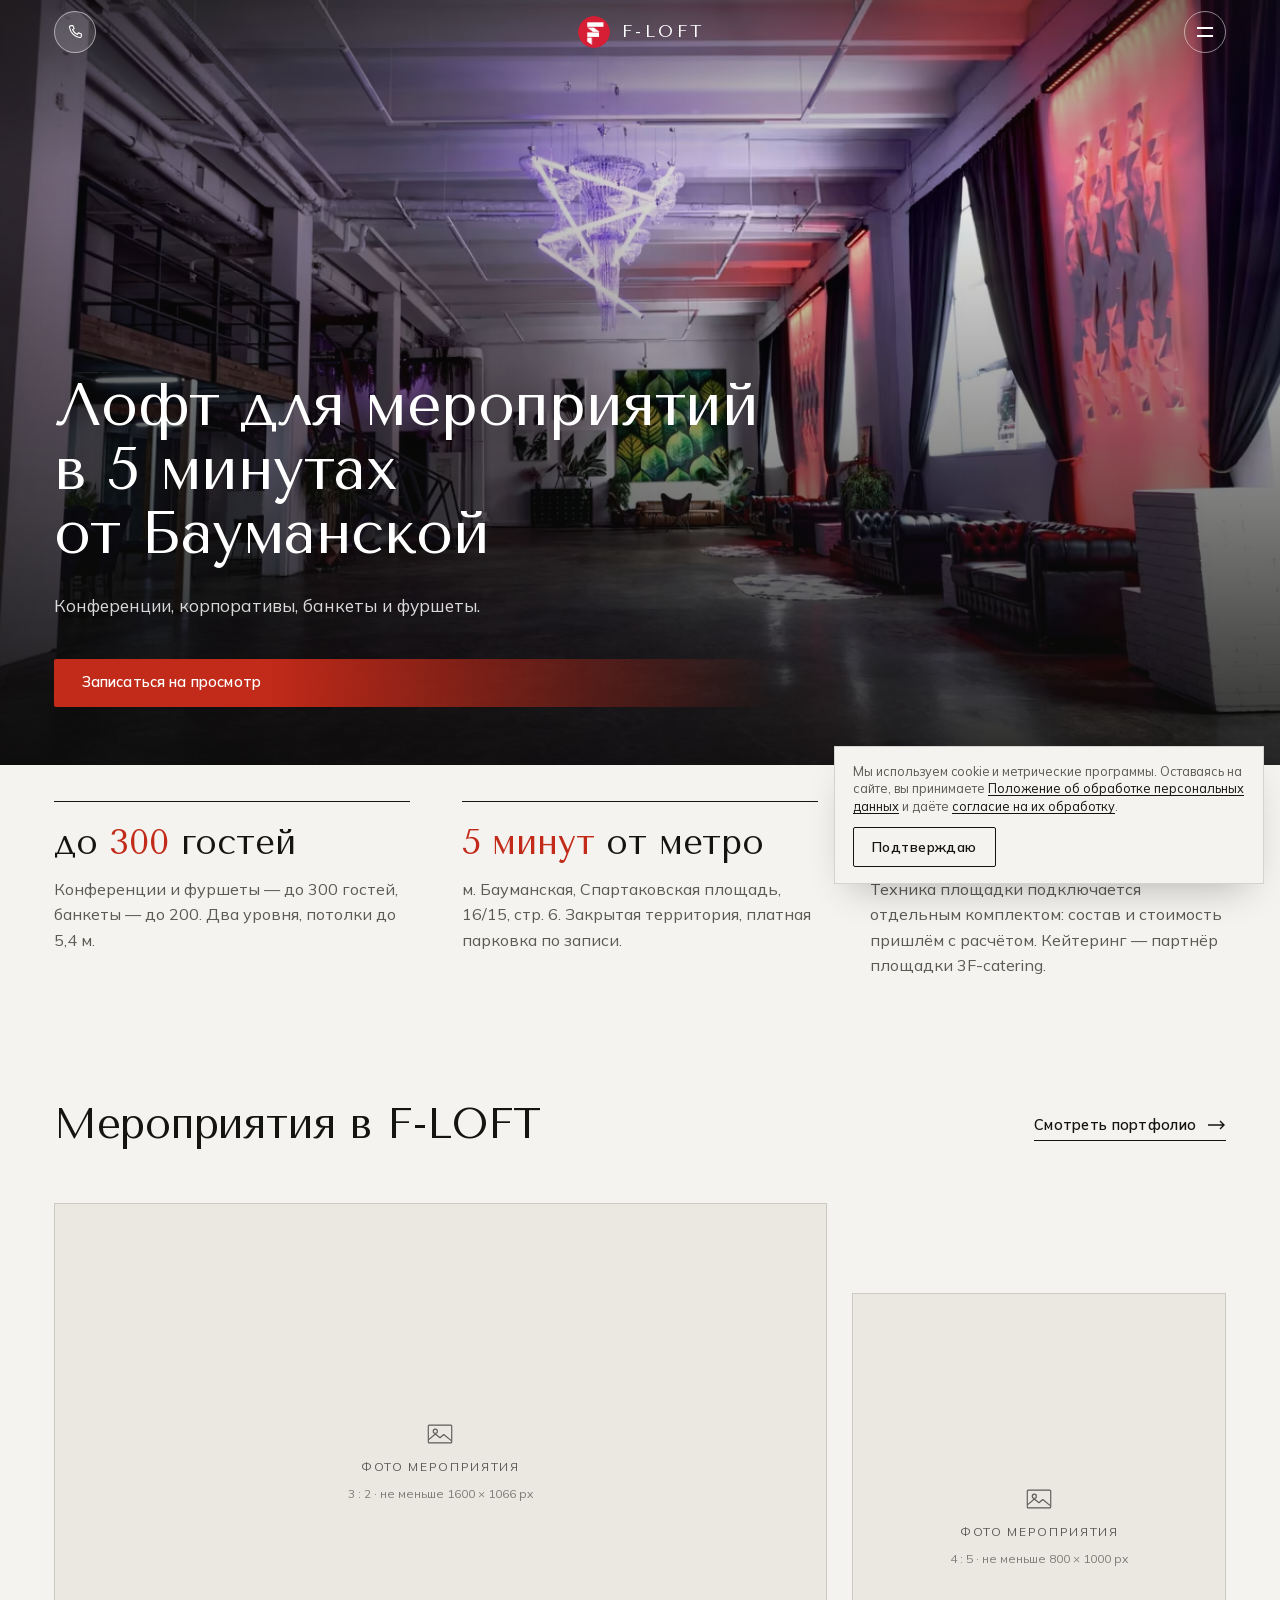
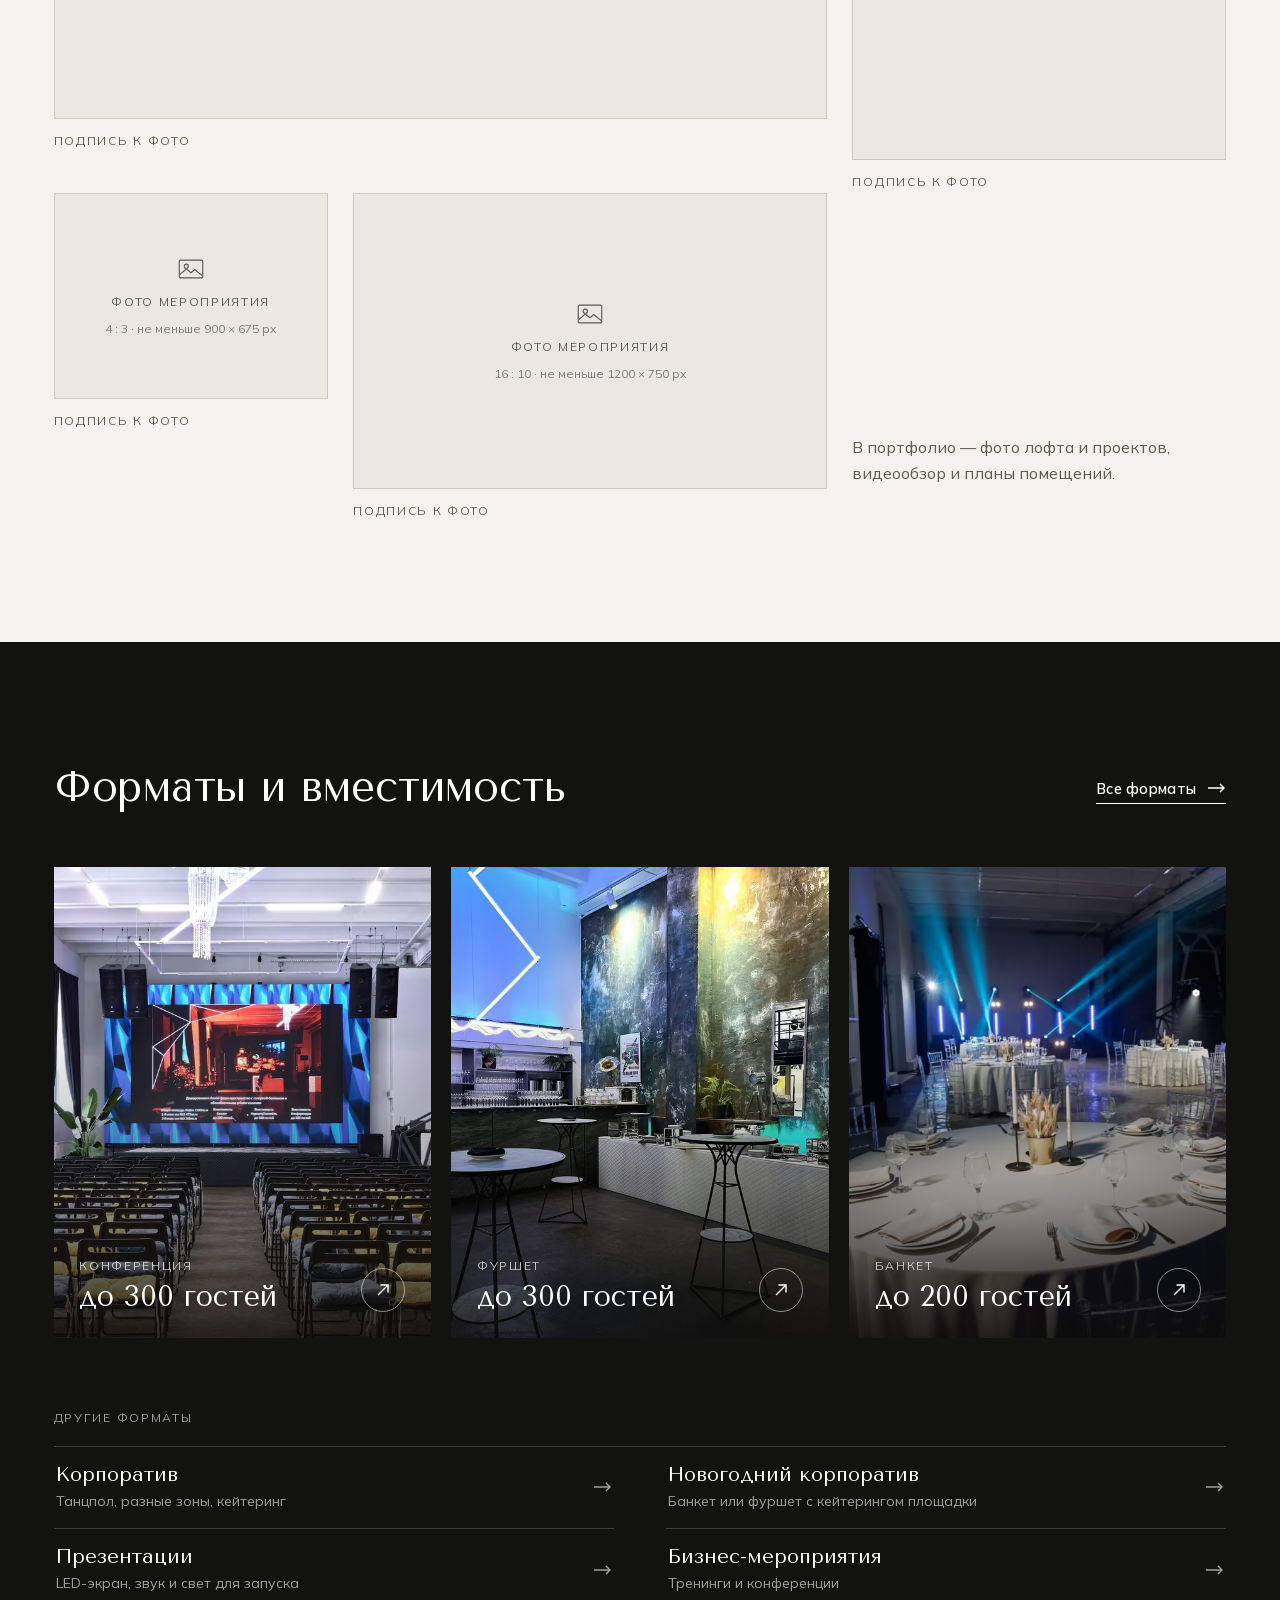
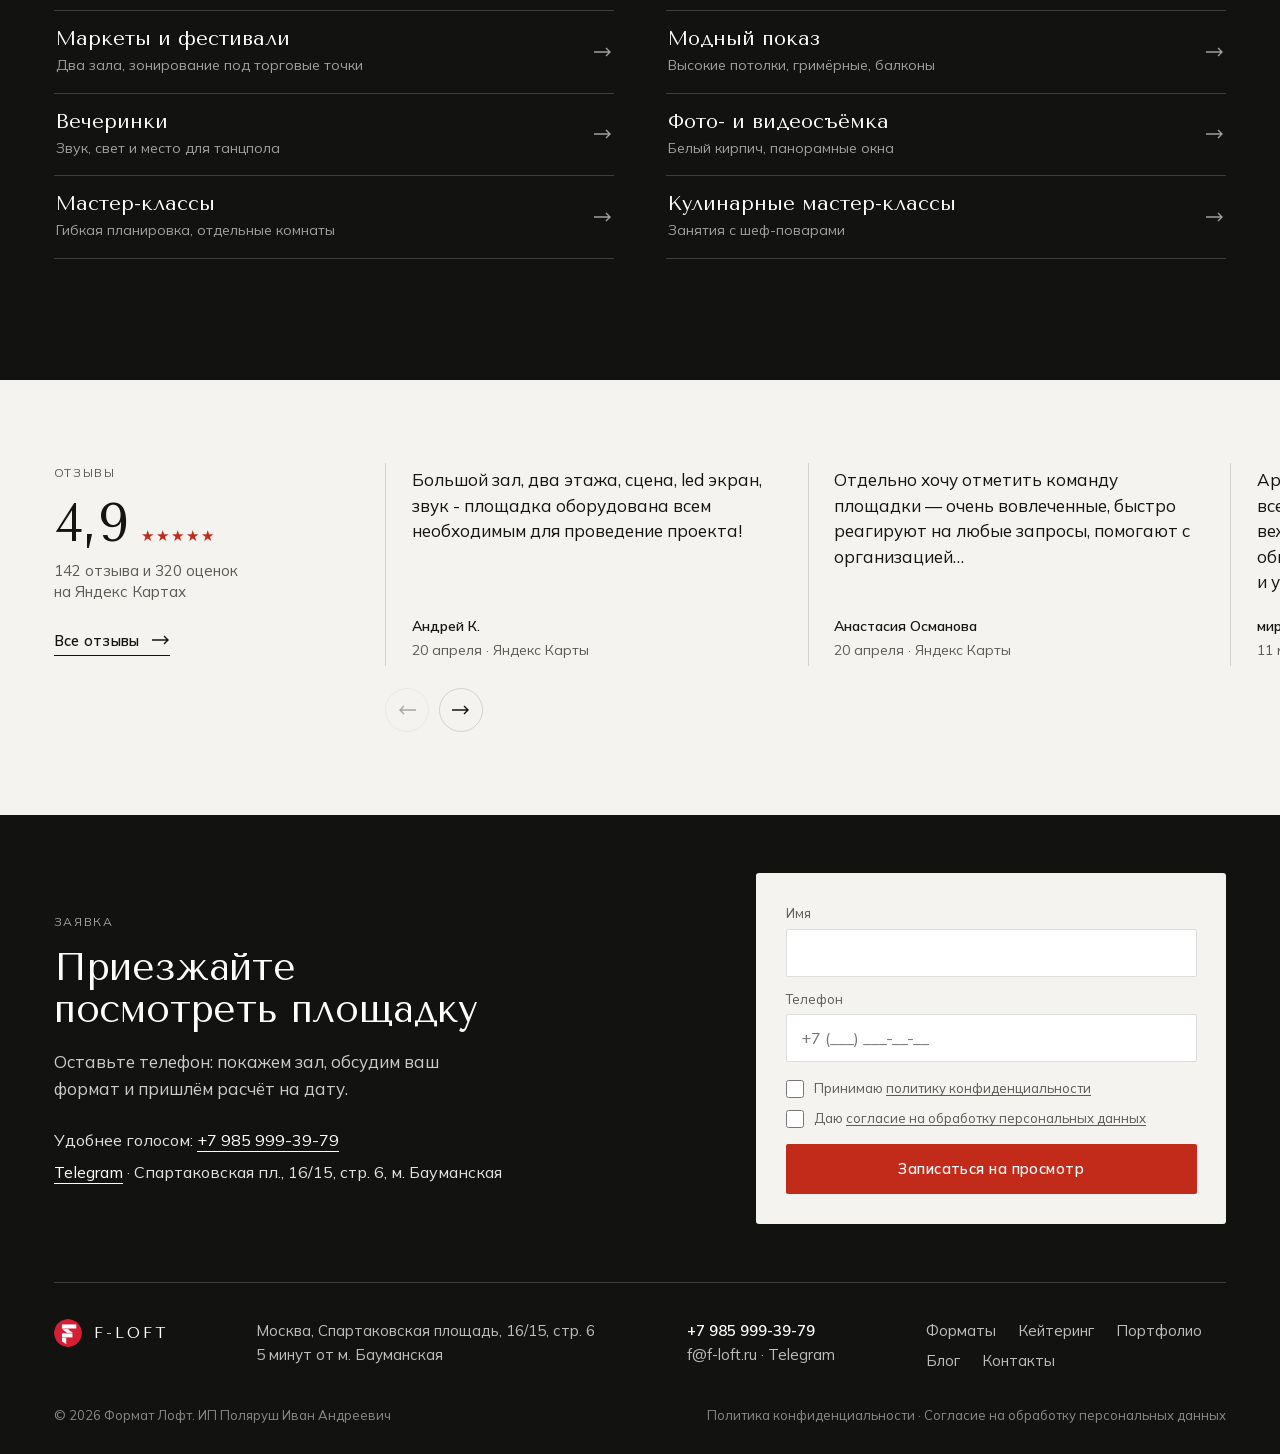
==== commit 0c34f304: "Compact packages block: no taller than 3/4 of the viewport Tiers are picked on the left, the selecte" ====
--- a/floft-home/index.html
+++ b/floft-home/index.html
@@ -26,7 +26,7 @@
       imagesrcset="assets/img/hero-m-600.avif 600w, assets/img/hero-m-900.avif 900w" imagesizes="100vw" media="(max-width: 700px)">
 <link rel="preload" as="image" type="image/avif" fetchpriority="high"
       imagesrcset="assets/img/hero-1280.avif 1280w, assets/img/hero-1920.avif 1920w" imagesizes="100vw" media="(min-width: 701px)">
-<link rel="stylesheet" href="css/home.css?v=1007e">
+<link rel="stylesheet" href="css/home.css?v=1007j">
 <script>document.documentElement.classList.add('js')</script>
 
 <script type="application/ld+json">
@@ -478,6 +478,6 @@
   <button class="btn btn--line btn--sm" type="button" id="cookie-ok">Подтверждаю</button>
 </div>
 
-<script src="js/home.js?v=1007e" defer></script>
+<script src="js/home.js?v=1007j" defer></script>
 </body>
 </html>
--- a/floft-home/css/home.css
+++ b/floft-home/css/home.css
@@ -26,7 +26,7 @@
   --line:rgba(20,20,19,.14);
   --line-inv:rgba(255,255,255,.18);
   --accent:#c22a19;            /* красный кнопок f-loft.ru */
-  --accent-2:#a62212;
+  --accent-dark:#861a0d;       /* тот же красный, затемнён — заливка кнопок действия при наведении */
   --accent-on-dark:#e8573f;    /* тот же красный, осветлён для текста на тёмном */
 
   --font:"Mulish","Helvetica Neue",Arial,sans-serif;          /* текст, кнопки, подписи */
@@ -68,10 +68,14 @@
 .btn{display:inline-flex;align-items:center;justify-content:center;min-height:50px;padding:0 28px;
   font-size:14.5px;font-weight:600;letter-spacing:.03em;line-height:1;white-space:nowrap;border-radius:2px;
   transition:background-color .25s var(--ease),color .25s var(--ease),border-color .25s var(--ease)}
-.btn--accent{background:var(--accent);color:#fff;transition:none}        /* кнопки действия при наведении не меняются */
+/* Кнопки действия при наведении заметно темнеют. Меняется только цвет заливки (переменная --btn-c),
+   текст остаётся белым, форма и градиент кнопки первого экрана — прежними. */
+@property --btn-c{syntax:"<color>";inherits:false;initial-value:#c22a19}
+.btn--accent{--btn-c:var(--accent);background:var(--btn-c);color:#fff;transition:--btn-c .3s var(--ease)}
+.btn--accent:hover,.btn--accent:active{--btn-c:var(--accent-dark)}
 /* Кнопка первого экрана: красная полоса, плотная под текстом и растворяющаяся вправо */
 .btn--fade{justify-content:flex-start;width:min(100%,720px);min-height:48px;font-weight:600;letter-spacing:.01em;
-  background:linear-gradient(90deg,var(--accent) 0,var(--accent) 30%,rgba(194,42,25,0) 100%) no-repeat}
+  background:linear-gradient(90deg,var(--btn-c) 0,var(--btn-c) 30%,rgba(194,42,25,0) 100%) no-repeat}
 .btn--line{border:1px solid currentColor}
 .btn--line:hover{background:var(--ink);border-color:var(--ink);color:var(--paper)}
 .btn--sm{min-height:40px;padding:0 18px;font-size:14px}
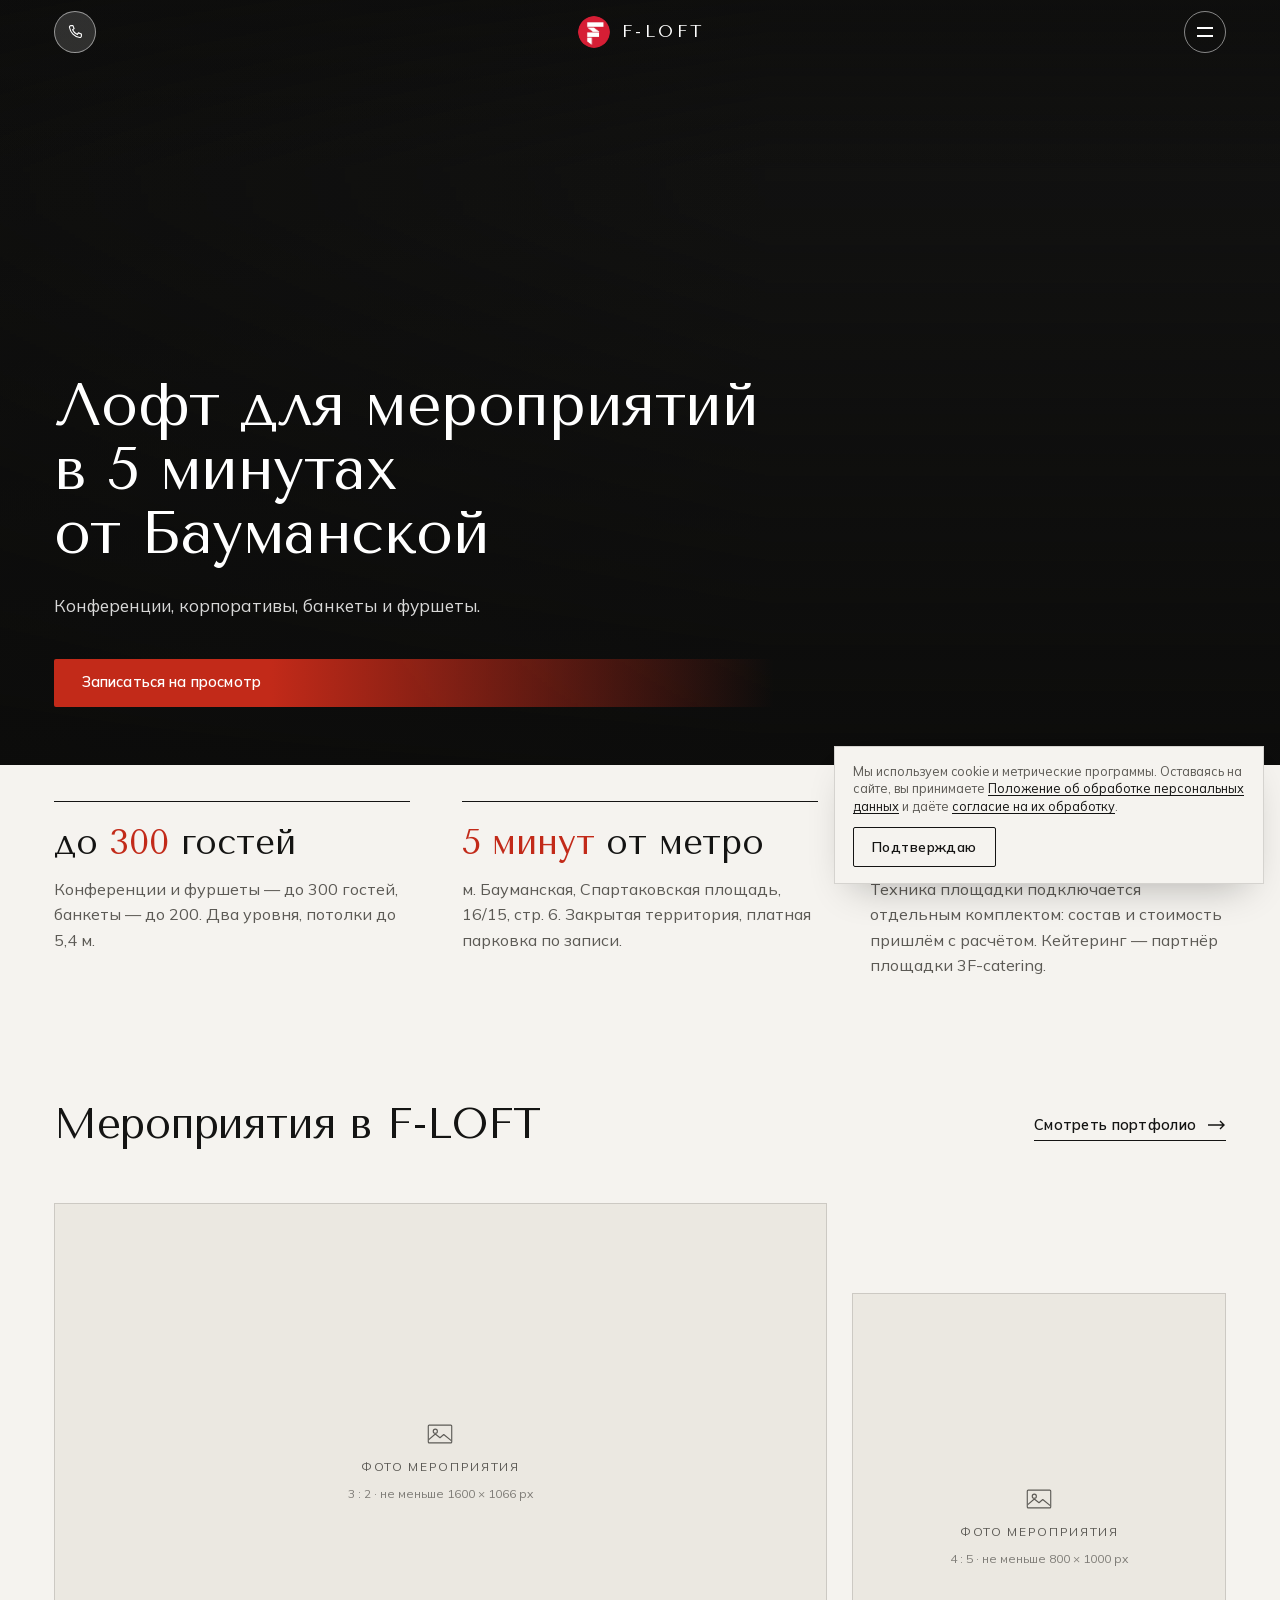
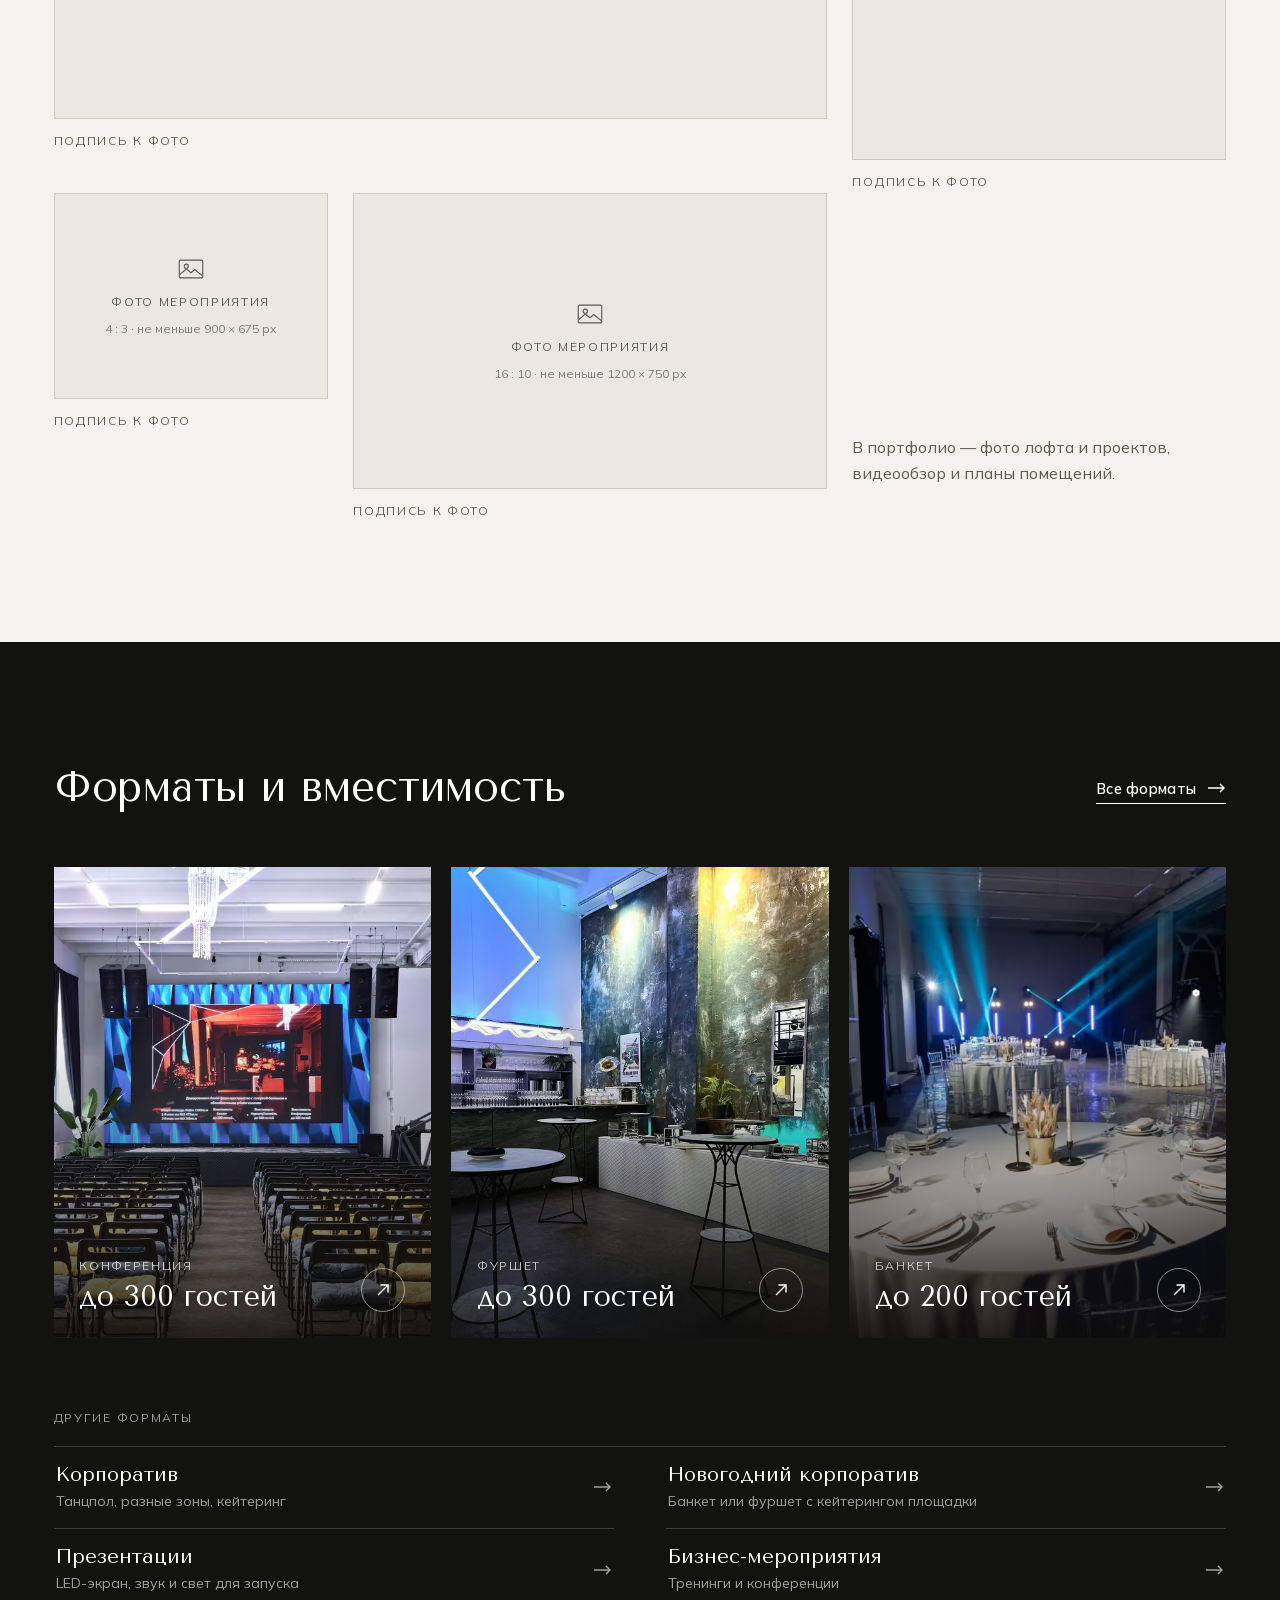
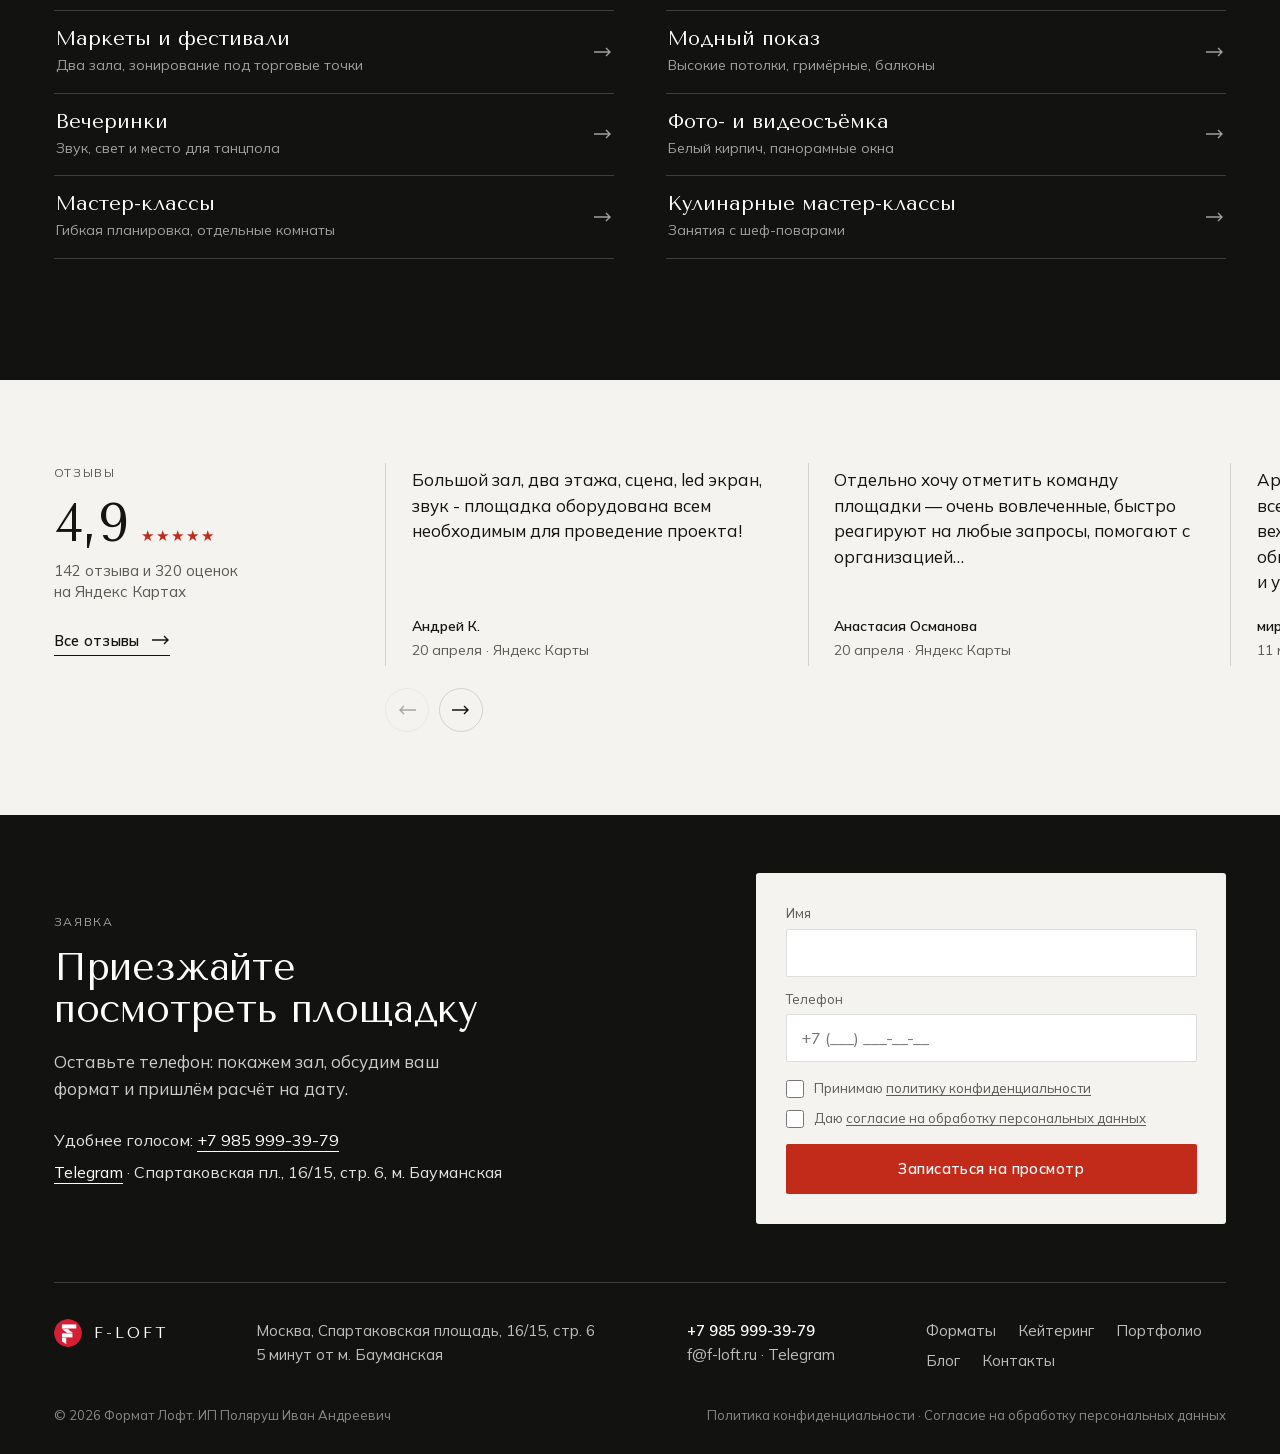
==== commit 621d2369: "Cost block as a three-tier pricing table Base / Optimal / Maximum rent tariffs, each including the p" ====
--- a/floft-home/index.html
+++ b/floft-home/index.html
@@ -26,7 +26,7 @@
       imagesrcset="assets/img/hero-m-600.avif 600w, assets/img/hero-m-900.avif 900w" imagesizes="100vw" media="(max-width: 700px)">
 <link rel="preload" as="image" type="image/avif" fetchpriority="high"
       imagesrcset="assets/img/hero-1280.avif 1280w, assets/img/hero-1920.avif 1920w" imagesizes="100vw" media="(min-width: 701px)">
-<link rel="stylesheet" href="css/home.css?v=1007j">
+<link rel="stylesheet" href="css/home.css?v=1007l">
 <script>document.documentElement.classList.add('js')</script>
 
 <script type="application/ld+json">
@@ -478,6 +478,6 @@
   <button class="btn btn--line btn--sm" type="button" id="cookie-ok">Подтверждаю</button>
 </div>
 
-<script src="js/home.js?v=1007j" defer></script>
+<script src="js/home.js?v=1007l" defer></script>
 </body>
 </html>
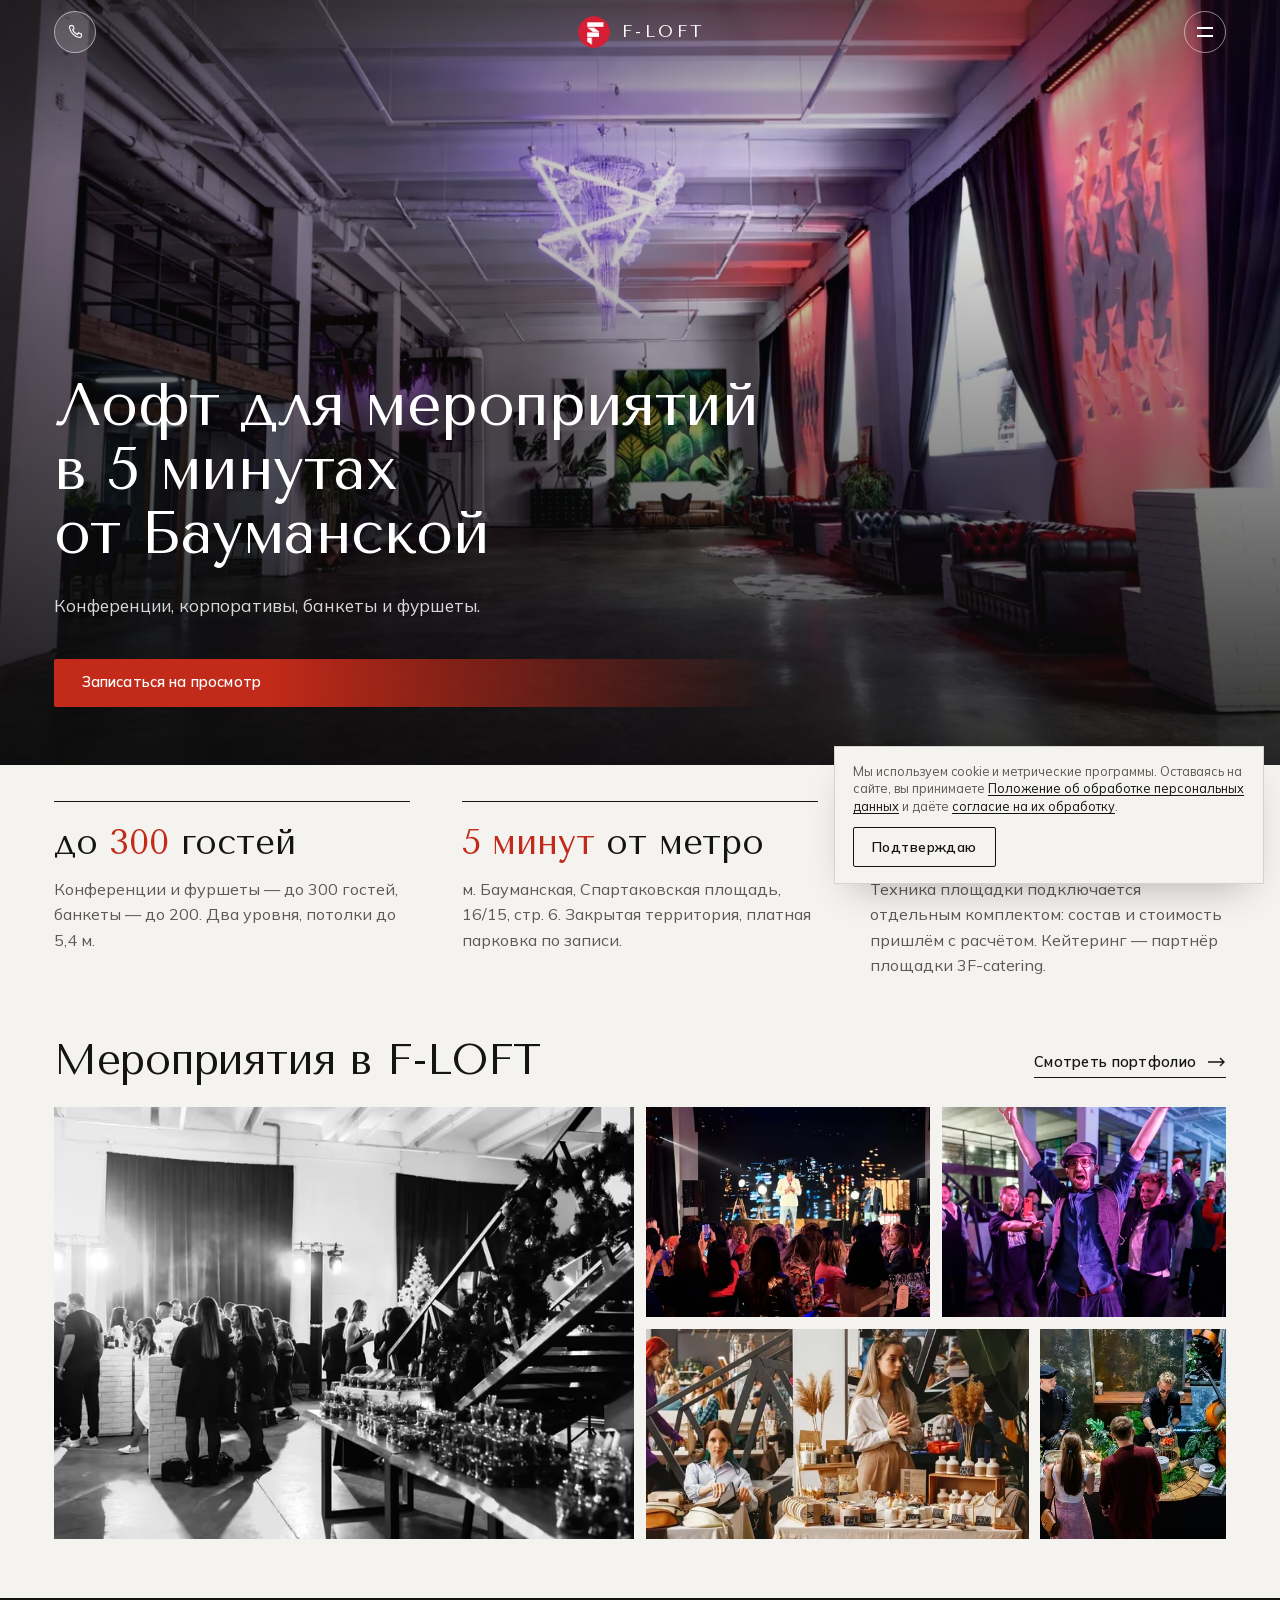
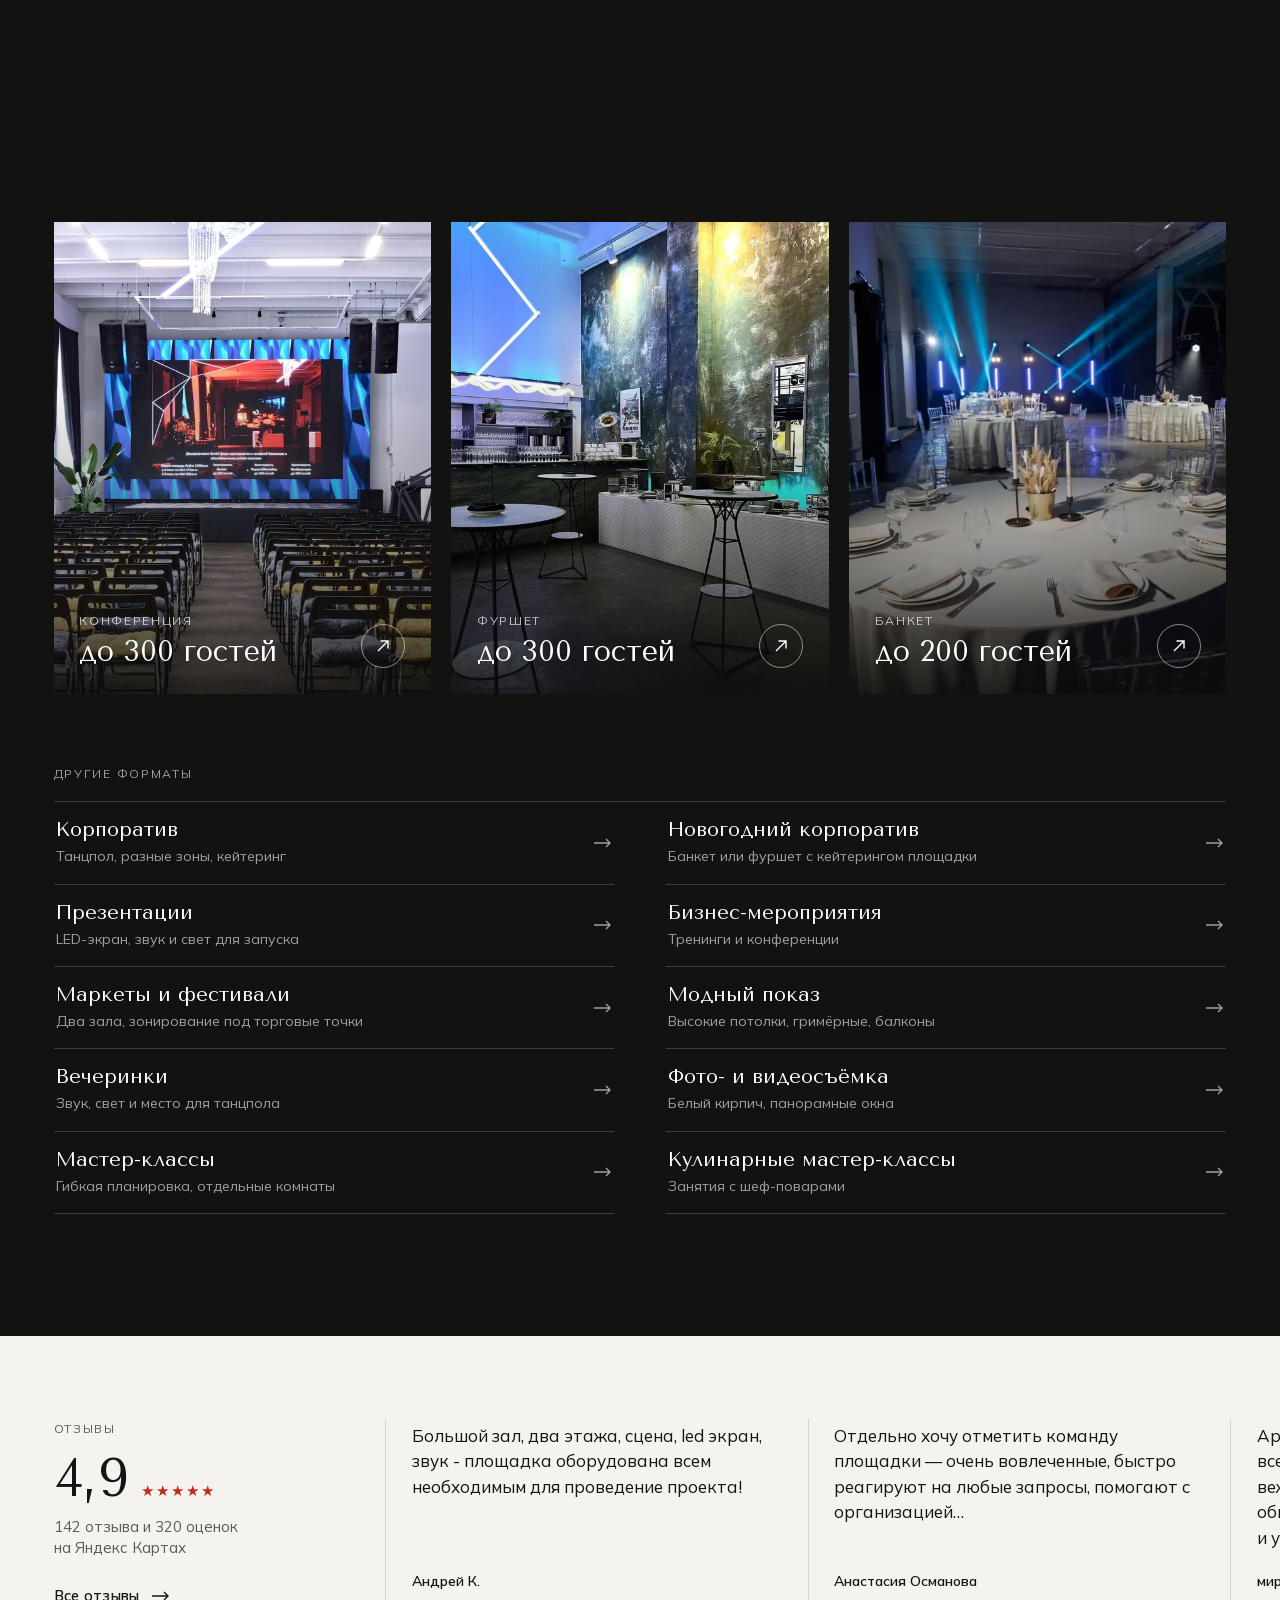
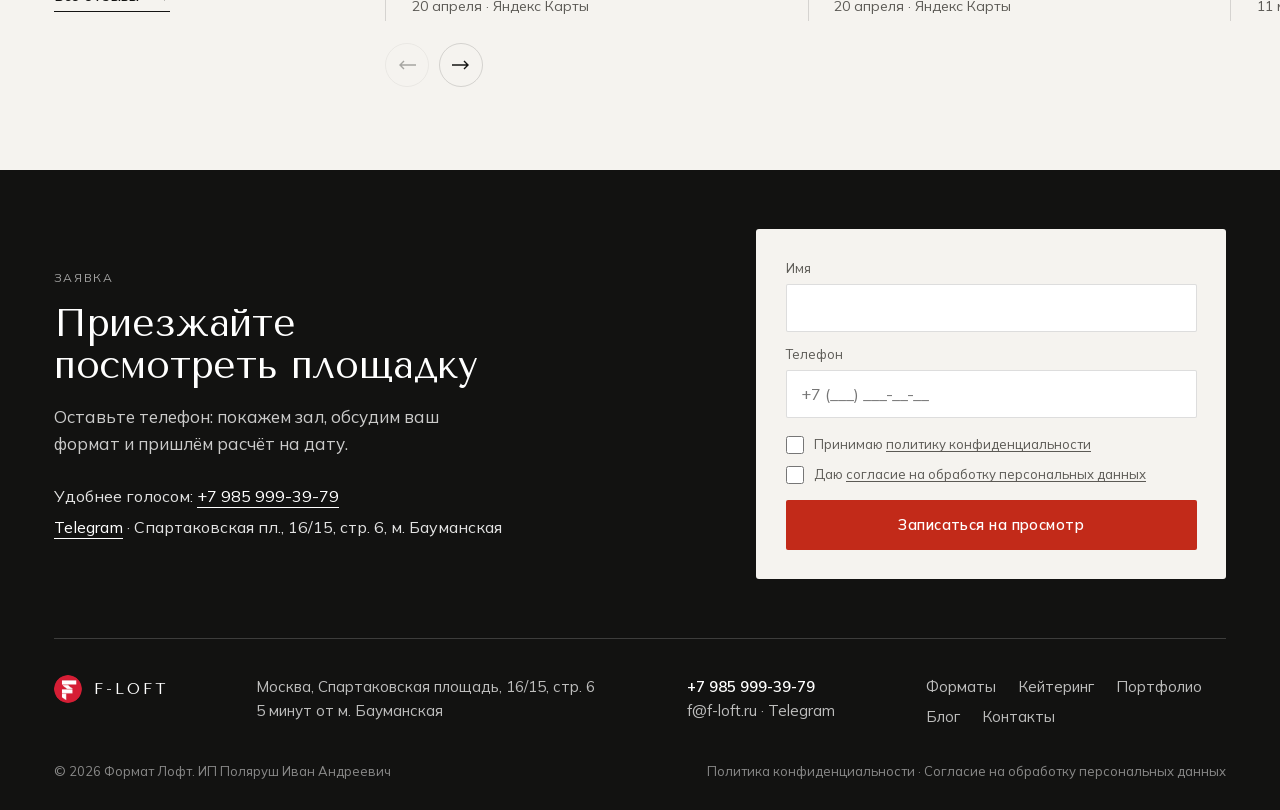
==== commit 03af0989: "Events block: bento gallery with five real photos Replaces the photo placeholders with five event ph" ====
--- a/floft-home/index.html
+++ b/floft-home/index.html
@@ -26,7 +26,7 @@
       imagesrcset="assets/img/hero-m-600.avif 600w, assets/img/hero-m-900.avif 900w" imagesizes="100vw" media="(max-width: 700px)">
 <link rel="preload" as="image" type="image/avif" fetchpriority="high"
       imagesrcset="assets/img/hero-1280.avif 1280w, assets/img/hero-1920.avif 1920w" imagesizes="100vw" media="(min-width: 701px)">
-<link rel="stylesheet" href="css/home.css?v=1007l">
+<link rel="stylesheet" href="css/home.css?v=1012b">
 <script>document.documentElement.classList.add('js')</script>
 
 <script type="application/ld+json">
@@ -176,44 +176,44 @@
       <a class="more" href="https://f-loft.ru/gallery/foto-proektov/">Смотреть портфолио <svg class="arr" viewBox="0 0 18 10" width="18" height="10" aria-hidden="true"><path d="M0 5h16M12 1l4 4-4 4" fill="none" stroke="currentColor" stroke-width="1.4"/></svg></a>
     </header>
 
-    <div class="pf__grid">
-      <figure class="shot shot--a" data-rv>
-        <div class="shot__img shot__ph" role="img" aria-label="Место для фотографии мероприятия">
-          <svg viewBox="0 0 32 32" width="30" height="30" aria-hidden="true"><rect x="3.500" y="6.500" width="25" height="19" rx="1" fill="none" stroke="currentColor" stroke-width="1.200"/><circle cx="11" cy="13" r="2.200" fill="none" stroke="currentColor" stroke-width="1.200"/><path d="M4 22l7-6 5 4 4-3.500 8 6.500" fill="none" stroke="currentColor" stroke-width="1.200" stroke-linejoin="round"/></svg>
-          <span>Фото мероприятия</span>
-          <small>3 : 2 · не меньше 1600 × 1066 px</small>
-        </div>
-        <figcaption>Подпись к фото</figcaption>
-      </figure>
-
-      <figure class="shot shot--b" data-rv>
-        <div class="shot__img shot__ph" role="img" aria-label="Место для фотографии мероприятия">
-          <svg viewBox="0 0 32 32" width="30" height="30" aria-hidden="true"><rect x="3.500" y="6.500" width="25" height="19" rx="1" fill="none" stroke="currentColor" stroke-width="1.200"/><circle cx="11" cy="13" r="2.200" fill="none" stroke="currentColor" stroke-width="1.200"/><path d="M4 22l7-6 5 4 4-3.500 8 6.500" fill="none" stroke="currentColor" stroke-width="1.200" stroke-linejoin="round"/></svg>
-          <span>Фото мероприятия</span>
-          <small>4 : 5 · не меньше 800 × 1000 px</small>
-        </div>
-        <figcaption>Подпись к фото</figcaption>
-      </figure>
-
-      <figure class="shot shot--c" data-rv>
-        <div class="shot__img shot__ph" role="img" aria-label="Место для фотографии мероприятия">
-          <svg viewBox="0 0 32 32" width="30" height="30" aria-hidden="true"><rect x="3.500" y="6.500" width="25" height="19" rx="1" fill="none" stroke="currentColor" stroke-width="1.200"/><circle cx="11" cy="13" r="2.200" fill="none" stroke="currentColor" stroke-width="1.200"/><path d="M4 22l7-6 5 4 4-3.500 8 6.500" fill="none" stroke="currentColor" stroke-width="1.200" stroke-linejoin="round"/></svg>
-          <span>Фото мероприятия</span>
-          <small>4 : 3 · не меньше 900 × 675 px</small>
-        </div>
-        <figcaption>Подпись к фото</figcaption>
-      </figure>
-
-      <figure class="shot shot--d" data-rv>
-        <div class="shot__img shot__ph" role="img" aria-label="Место для фотографии мероприятия">
-          <svg viewBox="0 0 32 32" width="30" height="30" aria-hidden="true"><rect x="3.500" y="6.500" width="25" height="19" rx="1" fill="none" stroke="currentColor" stroke-width="1.200"/><circle cx="11" cy="13" r="2.200" fill="none" stroke="currentColor" stroke-width="1.200"/><path d="M4 22l7-6 5 4 4-3.500 8 6.500" fill="none" stroke="currentColor" stroke-width="1.200" stroke-linejoin="round"/></svg>
-          <span>Фото мероприятия</span>
-          <small>16 : 10 · не меньше 1200 × 750 px</small>
-        </div>
-        <figcaption>Подпись к фото</figcaption>
-      </figure>
-
-      <p class="pf__note" data-rv>В портфолио — фото лофта и проектов, видеообзор и планы помещений.</p>
+    <!-- Пять кадров с f-loft.ru в сетке-бенто: один крупный и четыре малых. Высота сетки привязана к высоте экрана,
+         чтобы блок оставался не выше 3/4 экрана. Каждый кадр ведёт в портфолио. -->
+    <div class="bento">
+      <a class="bento__i bento__i--a" href="https://f-loft.ru/gallery/foto-proektov/" data-rv>
+        <picture>
+          <source type="image/avif" srcset="assets/img/ev-furshet-800.avif 800w, assets/img/ev-furshet-1400.avif 1400w" sizes="(max-width: 760px) 100vw, 50vw">
+          <source type="image/webp" srcset="assets/img/ev-furshet-800.webp 800w, assets/img/ev-furshet-1400.webp 1400w" sizes="(max-width: 760px) 100vw, 50vw">
+          <img src="assets/img/ev-furshet-800.webp" width="800" height="533" alt="Гости у фуршетной линии возле лестницы на второй уровень F-LOFT" loading="lazy" decoding="async">
+        </picture>
+      </a>
+      <a class="bento__i bento__i--b" href="https://f-loft.ru/gallery/foto-proektov/" data-rv>
+        <picture>
+          <source type="image/avif" srcset="assets/img/ev-stage-480.avif 480w, assets/img/ev-stage-760.avif 760w" sizes="(max-width: 760px) 66vw, 25vw">
+          <source type="image/webp" srcset="assets/img/ev-stage-480.webp 480w, assets/img/ev-stage-760.webp 760w" sizes="(max-width: 760px) 66vw, 25vw">
+          <img src="assets/img/ev-stage-480.webp" width="480" height="320" alt="Ведущий на сцене F-LOFT, гости за столами перед сценой" loading="lazy" decoding="async">
+        </picture>
+      </a>
+      <a class="bento__i bento__i--c" href="https://f-loft.ru/gallery/foto-proektov/" data-rv>
+        <picture>
+          <source type="image/avif" srcset="assets/img/ev-party-480.avif 480w, assets/img/ev-party-760.avif 760w" sizes="(max-width: 760px) 34vw, 25vw">
+          <source type="image/webp" srcset="assets/img/ev-party-480.webp 480w, assets/img/ev-party-760.webp 760w" sizes="(max-width: 760px) 34vw, 25vw">
+          <img src="assets/img/ev-party-480.webp" width="480" height="320" alt="Гости на вечернем мероприятии в зале F-LOFT, на заднем плане — галерея второго уровня" loading="lazy" decoding="async">
+        </picture>
+      </a>
+      <a class="bento__i bento__i--d" href="https://f-loft.ru/gallery/foto-proektov/" data-rv>
+        <picture>
+          <source type="image/avif" srcset="assets/img/ev-market-640.avif 640w, assets/img/ev-market-1000.avif 1000w" sizes="(max-width: 760px) 66vw, 33vw">
+          <source type="image/webp" srcset="assets/img/ev-market-640.webp 640w, assets/img/ev-market-1000.webp 1000w" sizes="(max-width: 760px) 66vw, 33vw">
+          <img src="assets/img/ev-market-640.webp" width="640" height="320" alt="Стенды участников маркета в зале F-LOFT" loading="lazy" decoding="async">
+        </picture>
+      </a>
+      <a class="bento__i bento__i--e" href="https://f-loft.ru/gallery/foto-proektov/" data-rv>
+        <picture>
+          <source type="image/avif" srcset="assets/img/ev-catering-400.avif 400w, assets/img/ev-catering-600.avif 600w" sizes="(max-width: 760px) 34vw, 17vw">
+          <source type="image/webp" srcset="assets/img/ev-catering-400.webp 400w, assets/img/ev-catering-600.webp 600w" sizes="(max-width: 760px) 34vw, 17vw">
+          <img src="assets/img/ev-catering-400.webp" width="400" height="400" alt="Повара кейтеринга за станцией с закусками, гости выбирают угощения" loading="lazy" decoding="async">
+        </picture>
+      </a>
     </div>
   </div>
 </section>
@@ -478,6 +478,6 @@
   <button class="btn btn--line btn--sm" type="button" id="cookie-ok">Подтверждаю</button>
 </div>
 
-<script src="js/home.js?v=1007l" defer></script>
+<script src="js/home.js?v=1012b" defer></script>
 </body>
 </html>
--- a/floft-home/css/home.css
+++ b/floft-home/css/home.css
@@ -179,26 +179,21 @@
 .usp__txt{margin-top:14px;max-width:26em;font-size:16px;color:var(--ink-2)}
 
 /* ---------- portfolio ---------- */
-.pf{padding-block:var(--sec)}
-.pf__grid{display:grid;grid-template-columns:repeat(12,1fr);column-gap:clamp(16px,2vw,28px);row-gap:clamp(28px,3.4vw,52px);align-items:start}
-.shot__img{overflow:hidden;background:var(--paper-2)}
-.shot__img img{width:100%;height:100%;object-fit:cover;transition:transform 1.2s var(--ease)}
-.shot:hover .shot__img img{transform:scale(1.035)}
-/* Место под фото: держит пропорции кадра и подсказывает размер */
-.shot__ph{display:grid;place-content:center;justify-items:center;gap:8px;padding:16px;text-align:center;color:var(--ink-2);
-  background:var(--paper-2);box-shadow:inset 0 0 0 1px var(--line)}
-.shot__ph span{font-size:12px;letter-spacing:.14em;text-transform:uppercase}
-.shot__ph small{font-size:12px;opacity:.75}
-.shot figcaption{margin-top:12px;font-size:12px;letter-spacing:.14em;text-transform:uppercase;color:var(--ink-2)}
-.shot--a{grid-column:1/9;grid-row:1}
-.shot--a .shot__img{aspect-ratio:3/2}
-.shot--b{grid-column:9/13;grid-row:1/3;margin-top:clamp(40px,7vw,112px)}
-.shot--b .shot__img{aspect-ratio:4/5}
-.shot--c{grid-column:1/4;grid-row:2}
-.shot--c .shot__img{aspect-ratio:4/3}
-.shot--d{grid-column:4/9;grid-row:2}
-.shot--d .shot__img{aspect-ratio:16/10}
-.pf__note{grid-column:9/13;grid-row:2;align-self:end;padding-bottom:34px;font-size:16px;color:var(--ink-2)}
+.pf{padding-block:clamp(36px,6.5vh,72px)}
+.pf .sec-head{margin-bottom:clamp(16px,2.6vh,28px)}
+/* Сетка-бенто: крупный кадр слева на всю высоту, справа два ряда малых. Высота задана долей экрана. */
+.bento{display:grid;grid-template-columns:repeat(12,minmax(0,1fr));grid-template-rows:repeat(2,minmax(0,1fr));
+  gap:clamp(8px,.9vw,14px);height:clamp(320px,48vh,560px)}
+.bento__i{position:relative;display:block;overflow:hidden;background:var(--paper-2)}
+.bento__i picture,.bento__i img{display:block;width:100%;height:100%}
+.bento__i img{object-fit:cover;transition:transform .9s var(--ease)}
+.bento__i:hover img,.bento__i:focus-visible img{transform:scale(1.06)}
+.bento__i--a{grid-column:1/7;grid-row:1/3}
+.bento__i--b{grid-column:7/10;grid-row:1}
+.bento__i--c{grid-column:10/13;grid-row:1}
+.bento__i--d{grid-column:7/11;grid-row:2}
+.bento__i--e{grid-column:11/13;grid-row:2}
+.bento__i--c img{object-position:50% 20%}
 
 /* ---------- formats + capacity ---------- */
 .fm{padding-block:var(--sec);background:var(--night);color:#fff}
@@ -409,13 +404,16 @@
   .hero__cta{flex-direction:column;align-items:stretch;margin-top:24px}
   .hero__cta .btn{width:100%}
 
-  .pf__grid{grid-template-columns:repeat(6,1fr);row-gap:28px}
-  .shot--a,.shot--b,.shot--c,.shot--d,.pf__note{grid-row:auto}
-  .shot--a{grid-column:1/-1}
-  .shot--b{grid-column:3/-1;margin-top:0}
-  .shot--c{grid-column:1/5}
-  .shot--d{grid-column:1/-1}
-  .pf__note{grid-column:1/-1;padding-bottom:0}
+  /* телефон: крупный кадр сверху, под ним два ряда по два кадра разной ширины */
+  .pf{padding-block:26px}
+  .pf .sec-head{gap:4px;margin-bottom:12px}
+  .bento{grid-template-columns:repeat(3,minmax(0,1fr));grid-template-rows:22vh 14vh 14vh;grid-template-rows:22svh 14svh 14svh;height:auto;gap:8px}
+  .bento__i--a{grid-column:1/4;grid-row:1}
+  .bento__i--b{grid-column:1/3;grid-row:2}
+  .bento__i--c{grid-column:3/4;grid-row:2}
+  .bento__i--d{grid-column:2/4;grid-row:3}
+  .bento__i--e{grid-column:1/2;grid-row:3}
+  .pf .h2{font-size:26px}
 
   /* вместимость: горизонтальная лента со свайпом */
   .cap{display:flex;overflow-x:auto;scroll-snap-type:x mandatory;scrollbar-width:none;margin-inline:calc(var(--gut)*-1);padding-inline:var(--gut);
@@ -438,7 +436,6 @@
   .visit__form .wpcf7-form{gap:9px}
   .visit__form :is(.wpcf7-text,.wpcf7-tel){height:44px}
   .visit__form .agree{gap:0}
-  .shot__ph small{display:none}
 
   .ftr__top{flex-direction:column;gap:14px}
   .ftr__contacts a,.ftr__nav a,.ftr__bot a{display:inline-block;padding-block:9px}
@@ -472,3 +469,9 @@
 @media (max-width:760px) and (max-height:780px){
   .visit__lead{display:none}
 }
+
+/* низкие телефоны: галерея ниже, чтобы блок «Мероприятия» остался в 3/4 экрана */
+@media (max-width:760px) and (max-height:700px){
+  .pf{padding-block:20px}
+  .bento{grid-template-rows:19vh 12vh 12vh;grid-template-rows:19svh 12svh 12svh}
+}
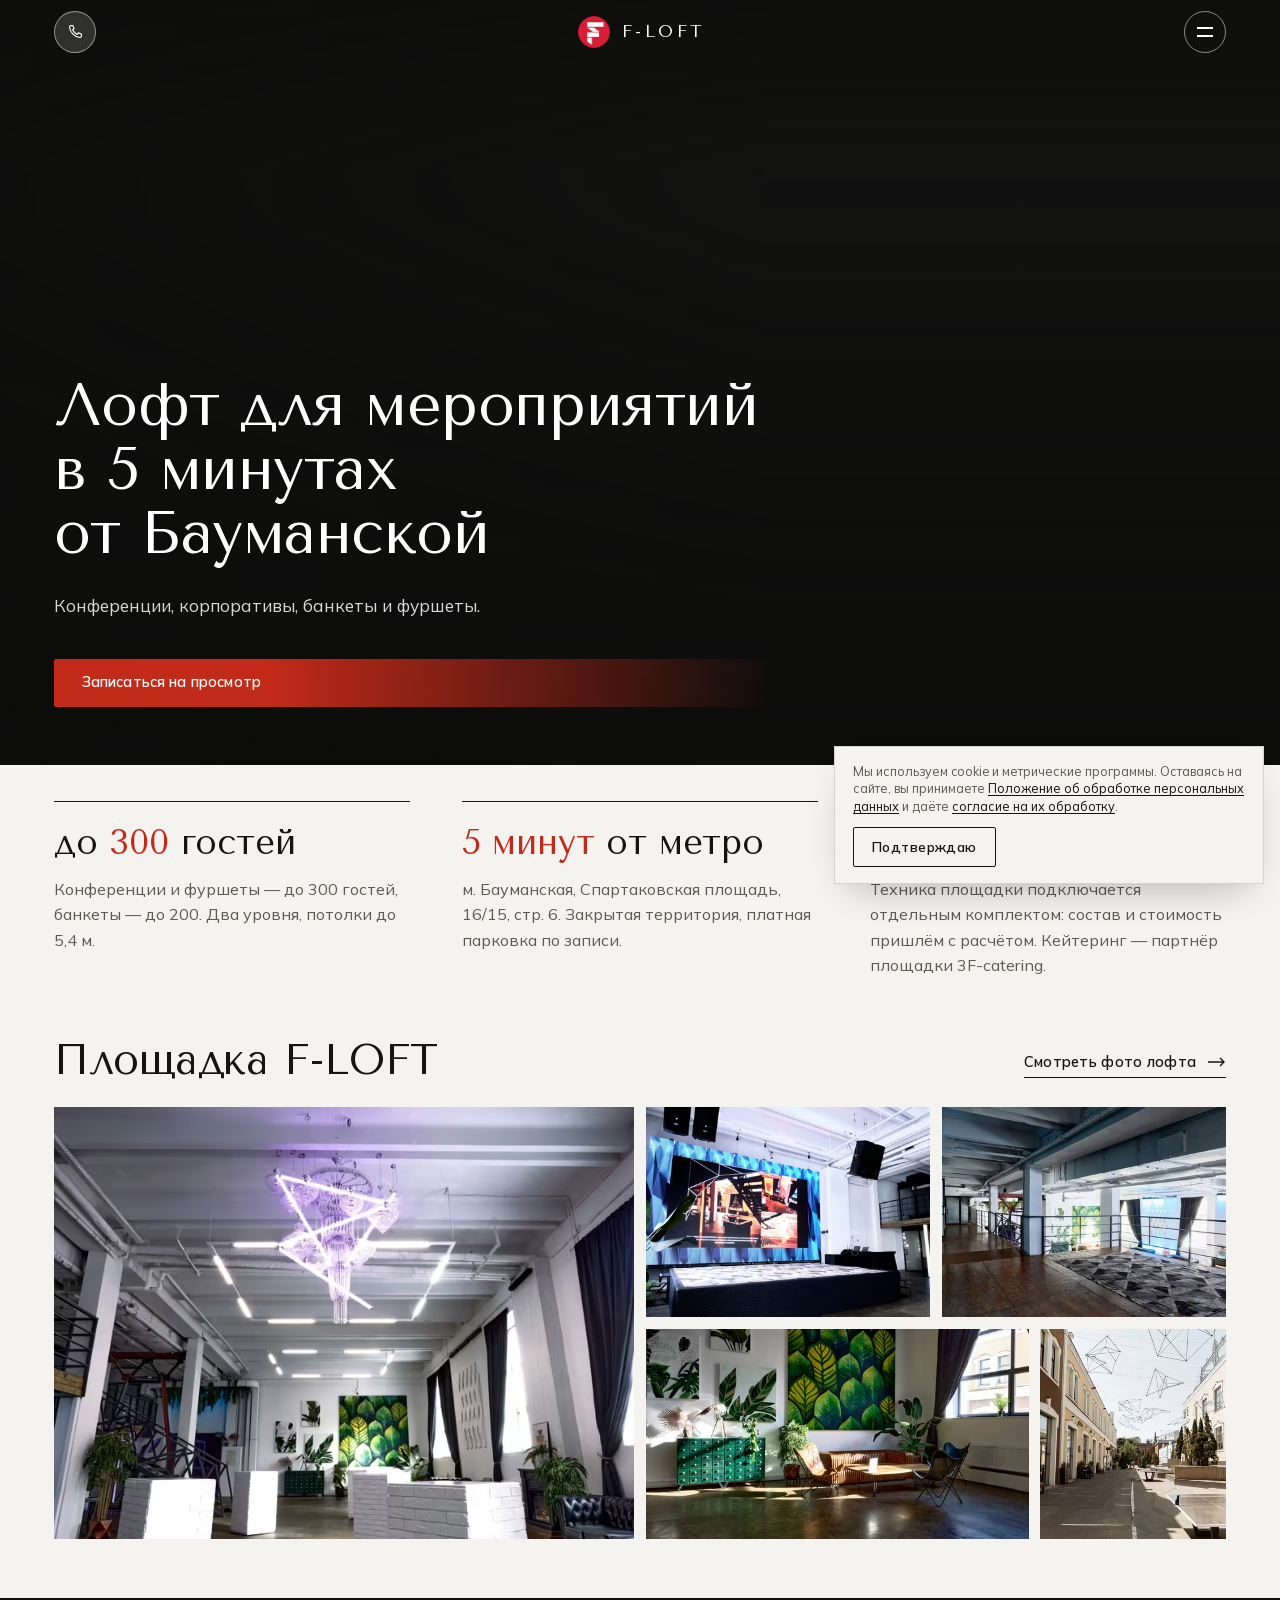
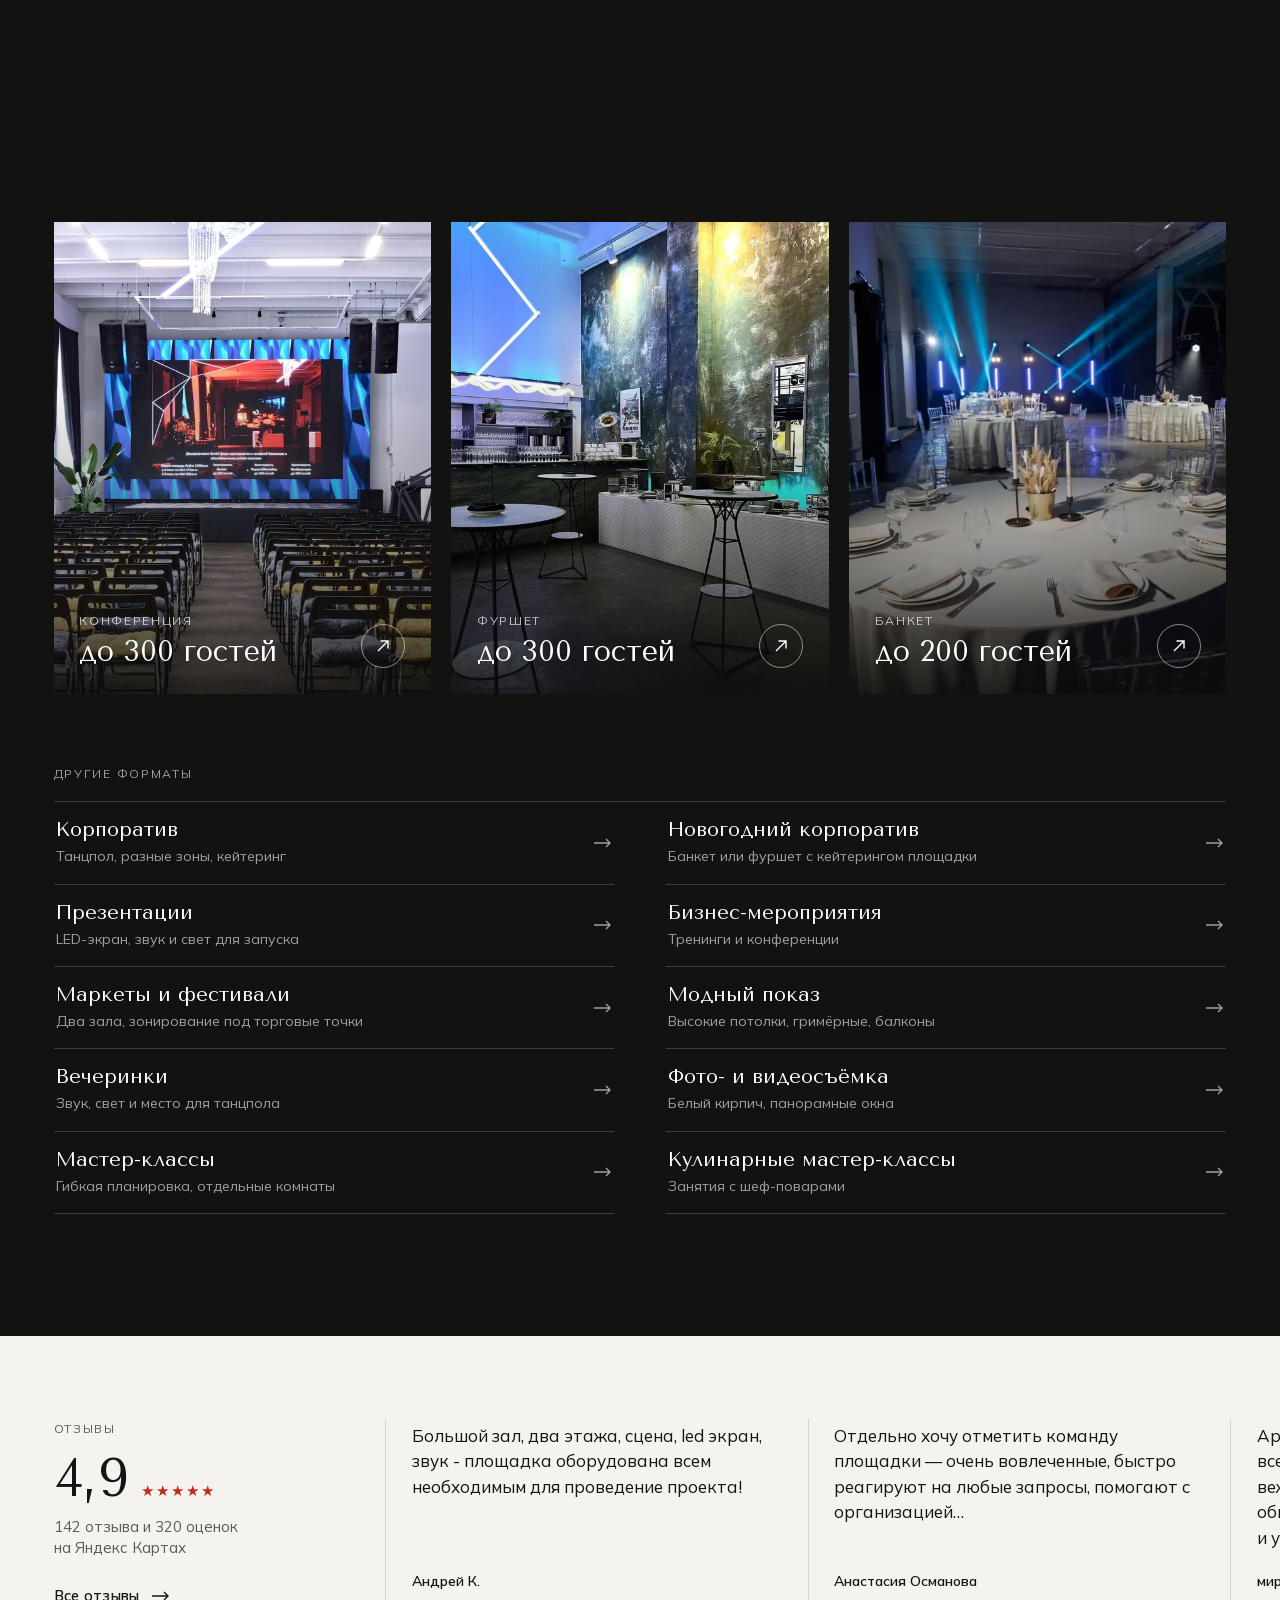
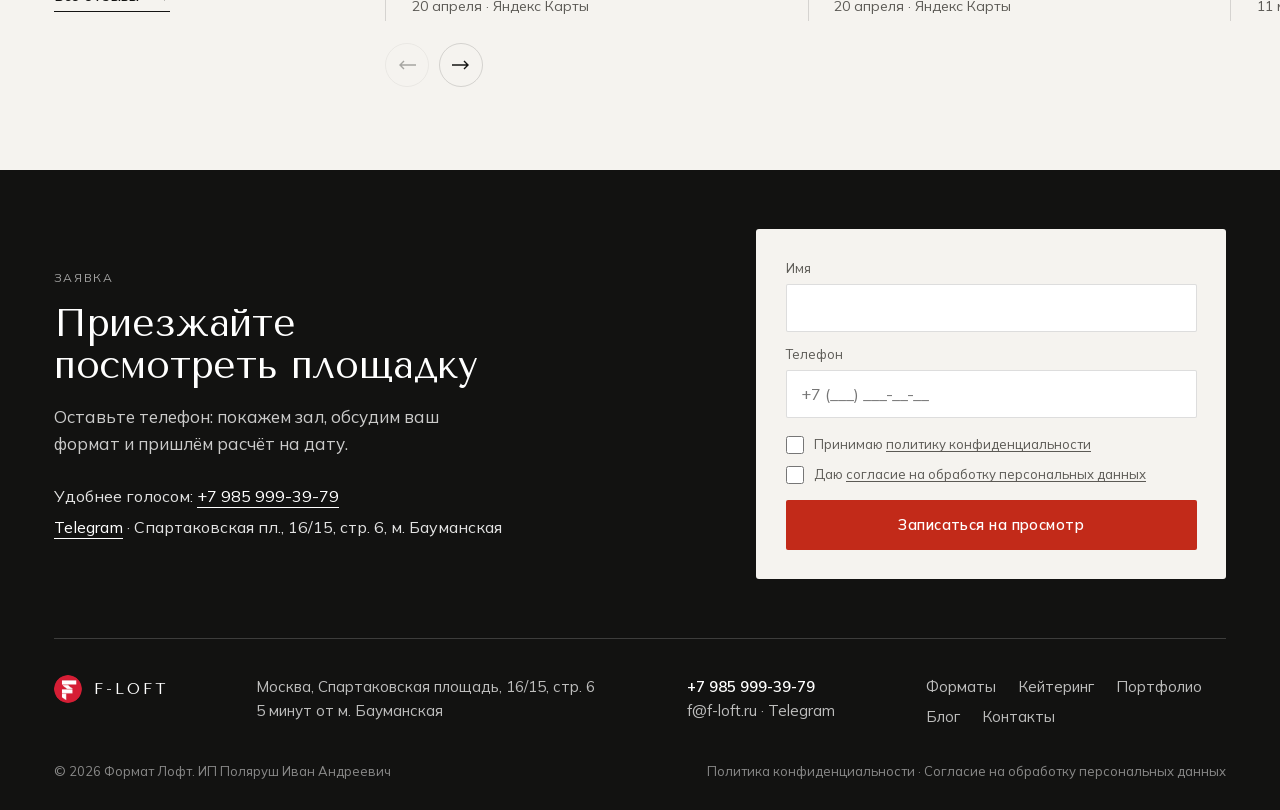
==== commit 4e7fb53c: "Gallery shows the venue itself instead of event crowds Five venue photos (main hall, stage with LED " ====
--- a/floft-home/index.html
+++ b/floft-home/index.html
@@ -26,7 +26,7 @@
       imagesrcset="assets/img/hero-m-600.avif 600w, assets/img/hero-m-900.avif 900w" imagesizes="100vw" media="(max-width: 700px)">
 <link rel="preload" as="image" type="image/avif" fetchpriority="high"
       imagesrcset="assets/img/hero-1280.avif 1280w, assets/img/hero-1920.avif 1920w" imagesizes="100vw" media="(min-width: 701px)">
-<link rel="stylesheet" href="css/home.css?v=1012b">
+<link rel="stylesheet" href="css/home.css?v=1012c">
 <script>document.documentElement.classList.add('js')</script>
 
 <script type="application/ld+json">
@@ -168,50 +168,50 @@
   </div>
 </section>
 
-<!-- ============================ ПОРТФОЛИО ============================ -->
+<!-- ============================ ПЛОЩАДКА ============================
+     Пять кадров самой площадки (без гостей): главный зал, сцена, второй уровень, лаунж, двор.
+     Сетка-бенто, высота привязана к высоте экрана — блок не выше 3/4 экрана. Каждый кадр ведёт в «Фото лофта». -->
 <section class="pf" aria-labelledby="pf-title">
   <div class="wrap">
     <header class="sec-head" data-rv>
-      <h2 class="h2" id="pf-title">Мероприятия в F-LOFT</h2>
-      <a class="more" href="https://f-loft.ru/gallery/foto-proektov/">Смотреть портфолио <svg class="arr" viewBox="0 0 18 10" width="18" height="10" aria-hidden="true"><path d="M0 5h16M12 1l4 4-4 4" fill="none" stroke="currentColor" stroke-width="1.4"/></svg></a>
+      <h2 class="h2" id="pf-title">Площадка F-LOFT</h2>
+      <a class="more" href="https://f-loft.ru/gallery/foto-lofta/">Смотреть фото лофта <svg class="arr" viewBox="0 0 18 10" width="18" height="10" aria-hidden="true"><path d="M0 5h16M12 1l4 4-4 4" fill="none" stroke="currentColor" stroke-width="1.4"/></svg></a>
     </header>
 
-    <!-- Пять кадров с f-loft.ru в сетке-бенто: один крупный и четыре малых. Высота сетки привязана к высоте экрана,
-         чтобы блок оставался не выше 3/4 экрана. Каждый кадр ведёт в портфолио. -->
     <div class="bento">
-      <a class="bento__i bento__i--a" href="https://f-loft.ru/gallery/foto-proektov/" data-rv>
+      <a class="bento__i bento__i--a" href="https://f-loft.ru/gallery/foto-lofta/" data-rv>
         <picture>
-          <source type="image/avif" srcset="assets/img/ev-furshet-800.avif 800w, assets/img/ev-furshet-1400.avif 1400w" sizes="(max-width: 760px) 100vw, 50vw">
-          <source type="image/webp" srcset="assets/img/ev-furshet-800.webp 800w, assets/img/ev-furshet-1400.webp 1400w" sizes="(max-width: 760px) 100vw, 50vw">
-          <img src="assets/img/ev-furshet-800.webp" width="800" height="533" alt="Гости у фуршетной линии возле лестницы на второй уровень F-LOFT" loading="lazy" decoding="async">
+          <source type="image/avif" srcset="assets/img/sp-hall-800.avif 800w, assets/img/sp-hall-1400.avif 1400w" sizes="(max-width: 760px) 100vw, 50vw">
+          <source type="image/webp" srcset="assets/img/sp-hall-800.webp 800w, assets/img/sp-hall-1400.webp 1400w" sizes="(max-width: 760px) 100vw, 50vw">
+          <img src="assets/img/sp-hall-800.webp" width="800" height="533" alt="Главный зал F-LOFT при дневном свете: белые стены, высокие окна, световая люстра" loading="lazy" decoding="async">
         </picture>
       </a>
-      <a class="bento__i bento__i--b" href="https://f-loft.ru/gallery/foto-proektov/" data-rv>
+      <a class="bento__i bento__i--b" href="https://f-loft.ru/gallery/foto-lofta/" data-rv>
         <picture>
-          <source type="image/avif" srcset="assets/img/ev-stage-480.avif 480w, assets/img/ev-stage-760.avif 760w" sizes="(max-width: 760px) 66vw, 25vw">
-          <source type="image/webp" srcset="assets/img/ev-stage-480.webp 480w, assets/img/ev-stage-760.webp 760w" sizes="(max-width: 760px) 66vw, 25vw">
-          <img src="assets/img/ev-stage-480.webp" width="480" height="320" alt="Ведущий на сцене F-LOFT, гости за столами перед сценой" loading="lazy" decoding="async">
+          <source type="image/avif" srcset="assets/img/sp-stage-480.avif 480w, assets/img/sp-stage-760.avif 760w" sizes="(max-width: 760px) 66vw, 25vw">
+          <source type="image/webp" srcset="assets/img/sp-stage-480.webp 480w, assets/img/sp-stage-760.webp 760w" sizes="(max-width: 760px) 66vw, 25vw">
+          <img src="assets/img/sp-stage-480.webp" width="480" height="320" alt="Сцена F-LOFT с LED-экраном и акустикой" loading="lazy" decoding="async">
         </picture>
       </a>
-      <a class="bento__i bento__i--c" href="https://f-loft.ru/gallery/foto-proektov/" data-rv>
+      <a class="bento__i bento__i--c" href="https://f-loft.ru/gallery/foto-lofta/" data-rv>
         <picture>
-          <source type="image/avif" srcset="assets/img/ev-party-480.avif 480w, assets/img/ev-party-760.avif 760w" sizes="(max-width: 760px) 34vw, 25vw">
-          <source type="image/webp" srcset="assets/img/ev-party-480.webp 480w, assets/img/ev-party-760.webp 760w" sizes="(max-width: 760px) 34vw, 25vw">
-          <img src="assets/img/ev-party-480.webp" width="480" height="320" alt="Гости на вечернем мероприятии в зале F-LOFT, на заднем плане — галерея второго уровня" loading="lazy" decoding="async">
+          <source type="image/avif" srcset="assets/img/sp-level2-480.avif 480w, assets/img/sp-level2-760.avif 760w" sizes="(max-width: 760px) 34vw, 25vw">
+          <source type="image/webp" srcset="assets/img/sp-level2-480.webp 480w, assets/img/sp-level2-760.webp 760w" sizes="(max-width: 760px) 34vw, 25vw">
+          <img src="assets/img/sp-level2-480.webp" width="480" height="320" alt="Второй уровень F-LOFT: галерея с видом на главный зал" loading="lazy" decoding="async">
         </picture>
       </a>
-      <a class="bento__i bento__i--d" href="https://f-loft.ru/gallery/foto-proektov/" data-rv>
+      <a class="bento__i bento__i--d" href="https://f-loft.ru/gallery/foto-lofta/" data-rv>
         <picture>
-          <source type="image/avif" srcset="assets/img/ev-market-640.avif 640w, assets/img/ev-market-1000.avif 1000w" sizes="(max-width: 760px) 66vw, 33vw">
-          <source type="image/webp" srcset="assets/img/ev-market-640.webp 640w, assets/img/ev-market-1000.webp 1000w" sizes="(max-width: 760px) 66vw, 33vw">
-          <img src="assets/img/ev-market-640.webp" width="640" height="320" alt="Стенды участников маркета в зале F-LOFT" loading="lazy" decoding="async">
+          <source type="image/avif" srcset="assets/img/sp-lounge-640.avif 640w, assets/img/sp-lounge-1000.avif 1000w" sizes="(max-width: 760px) 66vw, 33vw">
+          <source type="image/webp" srcset="assets/img/sp-lounge-640.webp 640w, assets/img/sp-lounge-1000.webp 1000w" sizes="(max-width: 760px) 66vw, 33vw">
+          <img src="assets/img/sp-lounge-640.webp" width="640" height="320" alt="Лаунж-зона F-LOFT: диван, кресла и зелёные панно на белой стене" loading="lazy" decoding="async">
         </picture>
       </a>
-      <a class="bento__i bento__i--e" href="https://f-loft.ru/gallery/foto-proektov/" data-rv>
+      <a class="bento__i bento__i--e" href="https://f-loft.ru/gallery/foto-lofta/" data-rv>
         <picture>
-          <source type="image/avif" srcset="assets/img/ev-catering-400.avif 400w, assets/img/ev-catering-600.avif 600w" sizes="(max-width: 760px) 34vw, 17vw">
-          <source type="image/webp" srcset="assets/img/ev-catering-400.webp 400w, assets/img/ev-catering-600.webp 600w" sizes="(max-width: 760px) 34vw, 17vw">
-          <img src="assets/img/ev-catering-400.webp" width="400" height="400" alt="Повара кейтеринга за станцией с закусками, гости выбирают угощения" loading="lazy" decoding="async">
+          <source type="image/avif" srcset="assets/img/sp-yard-400.avif 400w, assets/img/sp-yard-600.avif 600w" sizes="(max-width: 760px) 34vw, 17vw">
+          <source type="image/webp" srcset="assets/img/sp-yard-400.webp 400w, assets/img/sp-yard-600.webp 600w" sizes="(max-width: 760px) 34vw, 17vw">
+          <img src="assets/img/sp-yard-400.webp" width="400" height="400" alt="Внутренний двор кластера, где находится F-LOFT" loading="lazy" decoding="async">
         </picture>
       </a>
     </div>
@@ -478,6 +478,6 @@
   <button class="btn btn--line btn--sm" type="button" id="cookie-ok">Подтверждаю</button>
 </div>
 
-<script src="js/home.js?v=1012b" defer></script>
+<script src="js/home.js?v=1012c" defer></script>
 </body>
 </html>
--- a/floft-home/css/home.css
+++ b/floft-home/css/home.css
@@ -193,7 +193,6 @@
 .bento__i--c{grid-column:10/13;grid-row:1}
 .bento__i--d{grid-column:7/11;grid-row:2}
 .bento__i--e{grid-column:11/13;grid-row:2}
-.bento__i--c img{object-position:50% 20%}
 
 /* ---------- formats + capacity ---------- */
 .fm{padding-block:var(--sec);background:var(--night);color:#fff}
